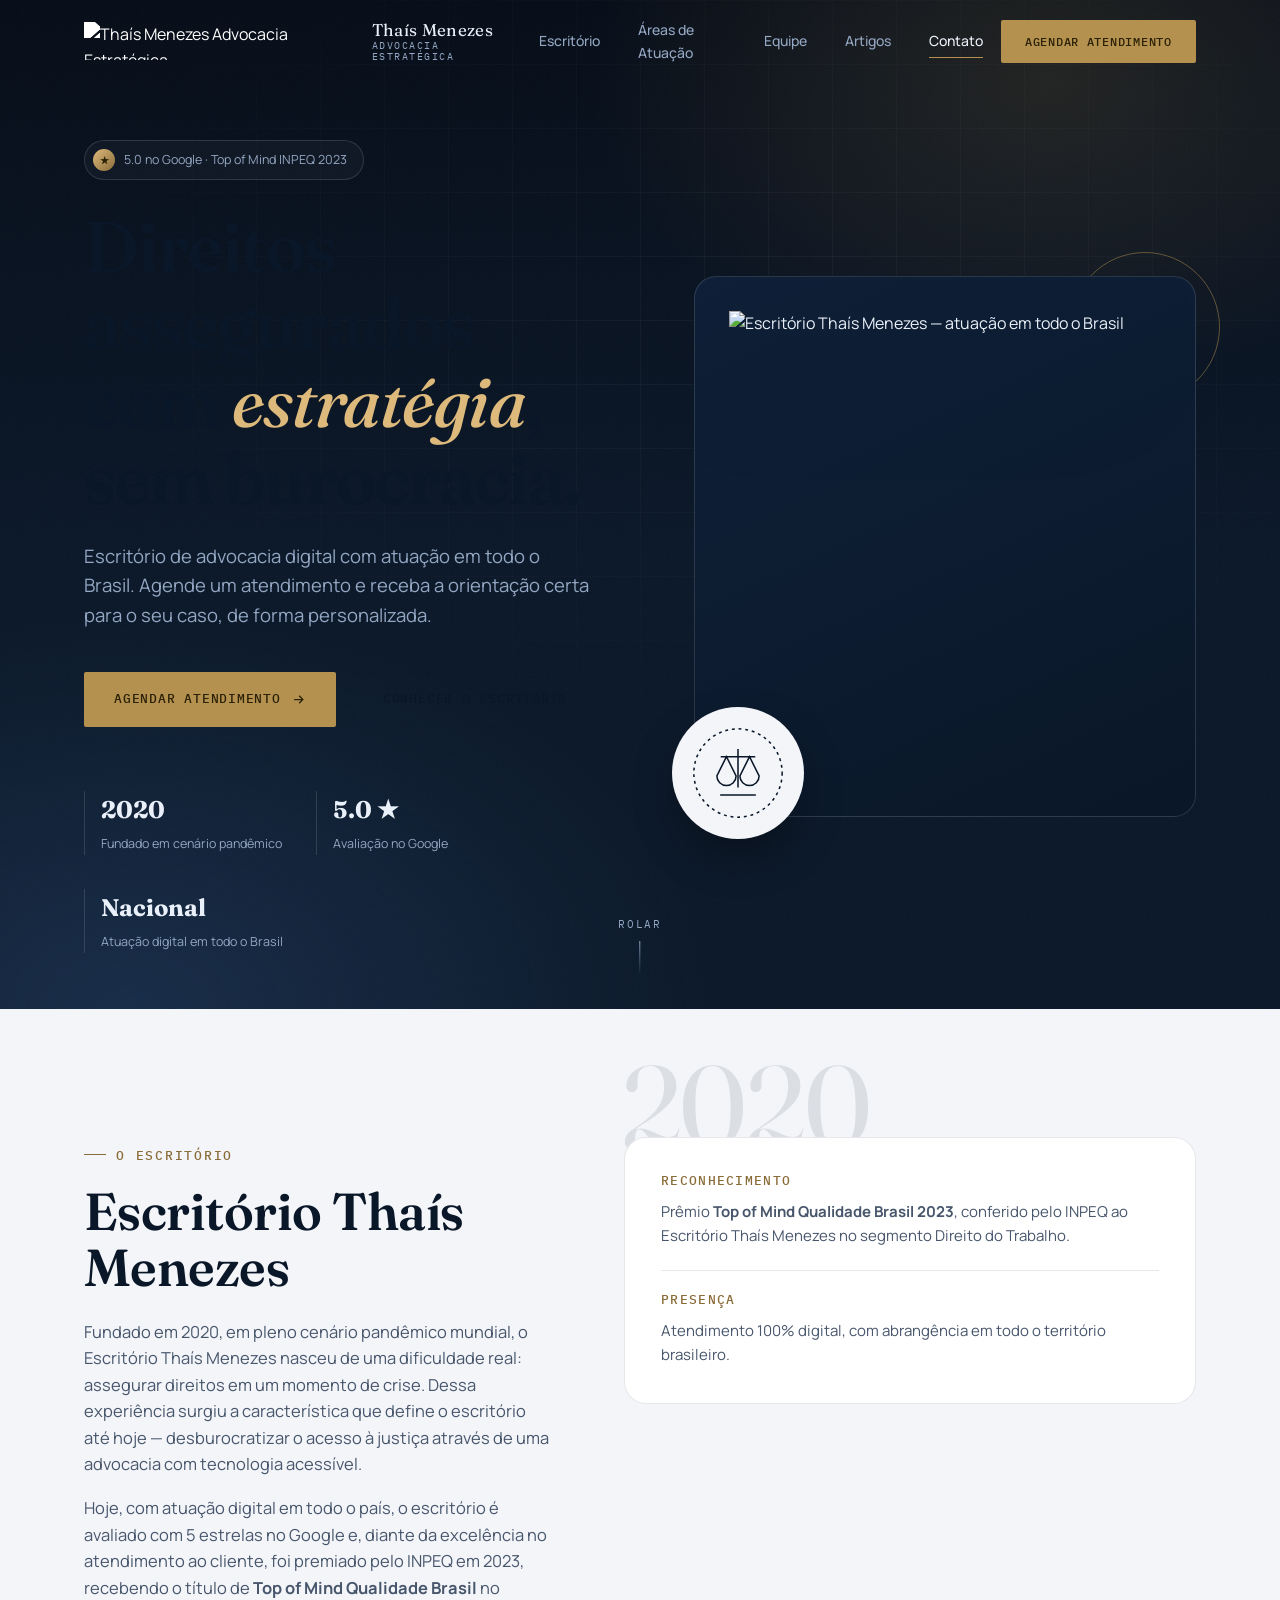
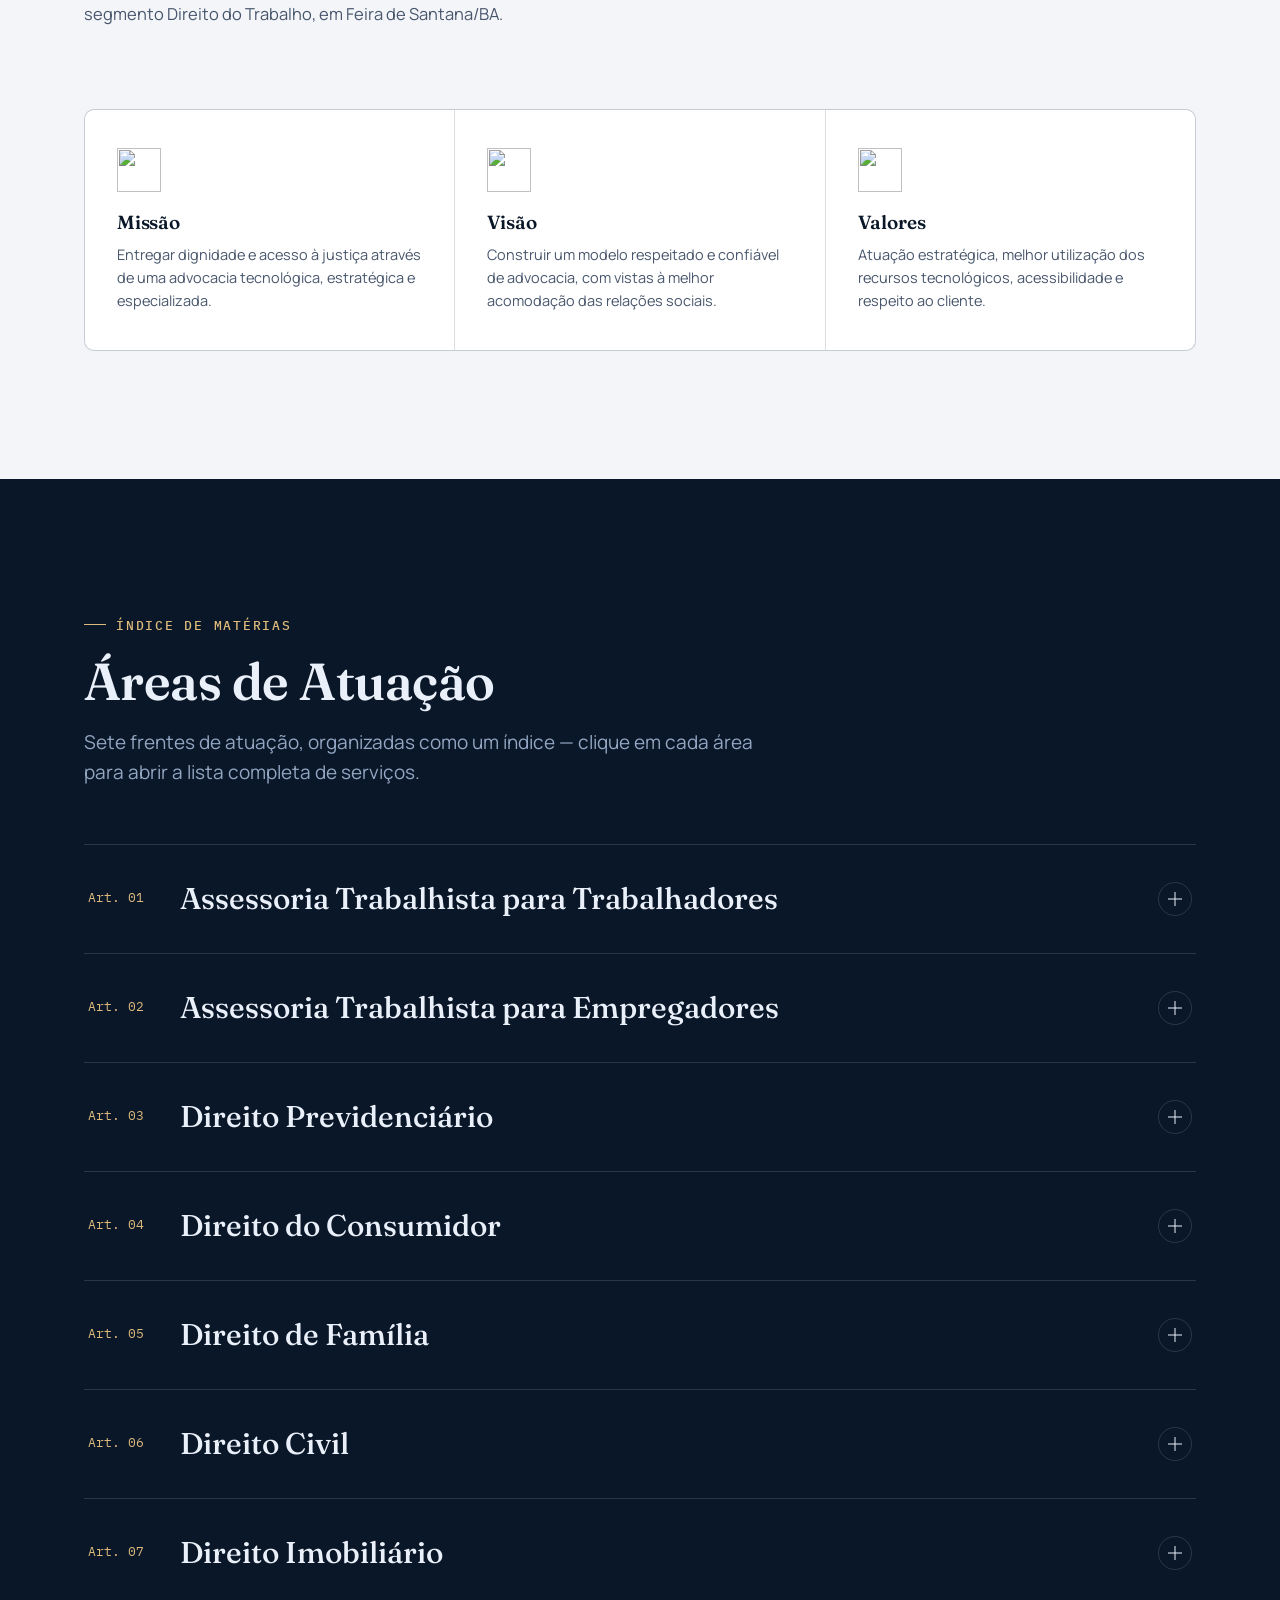
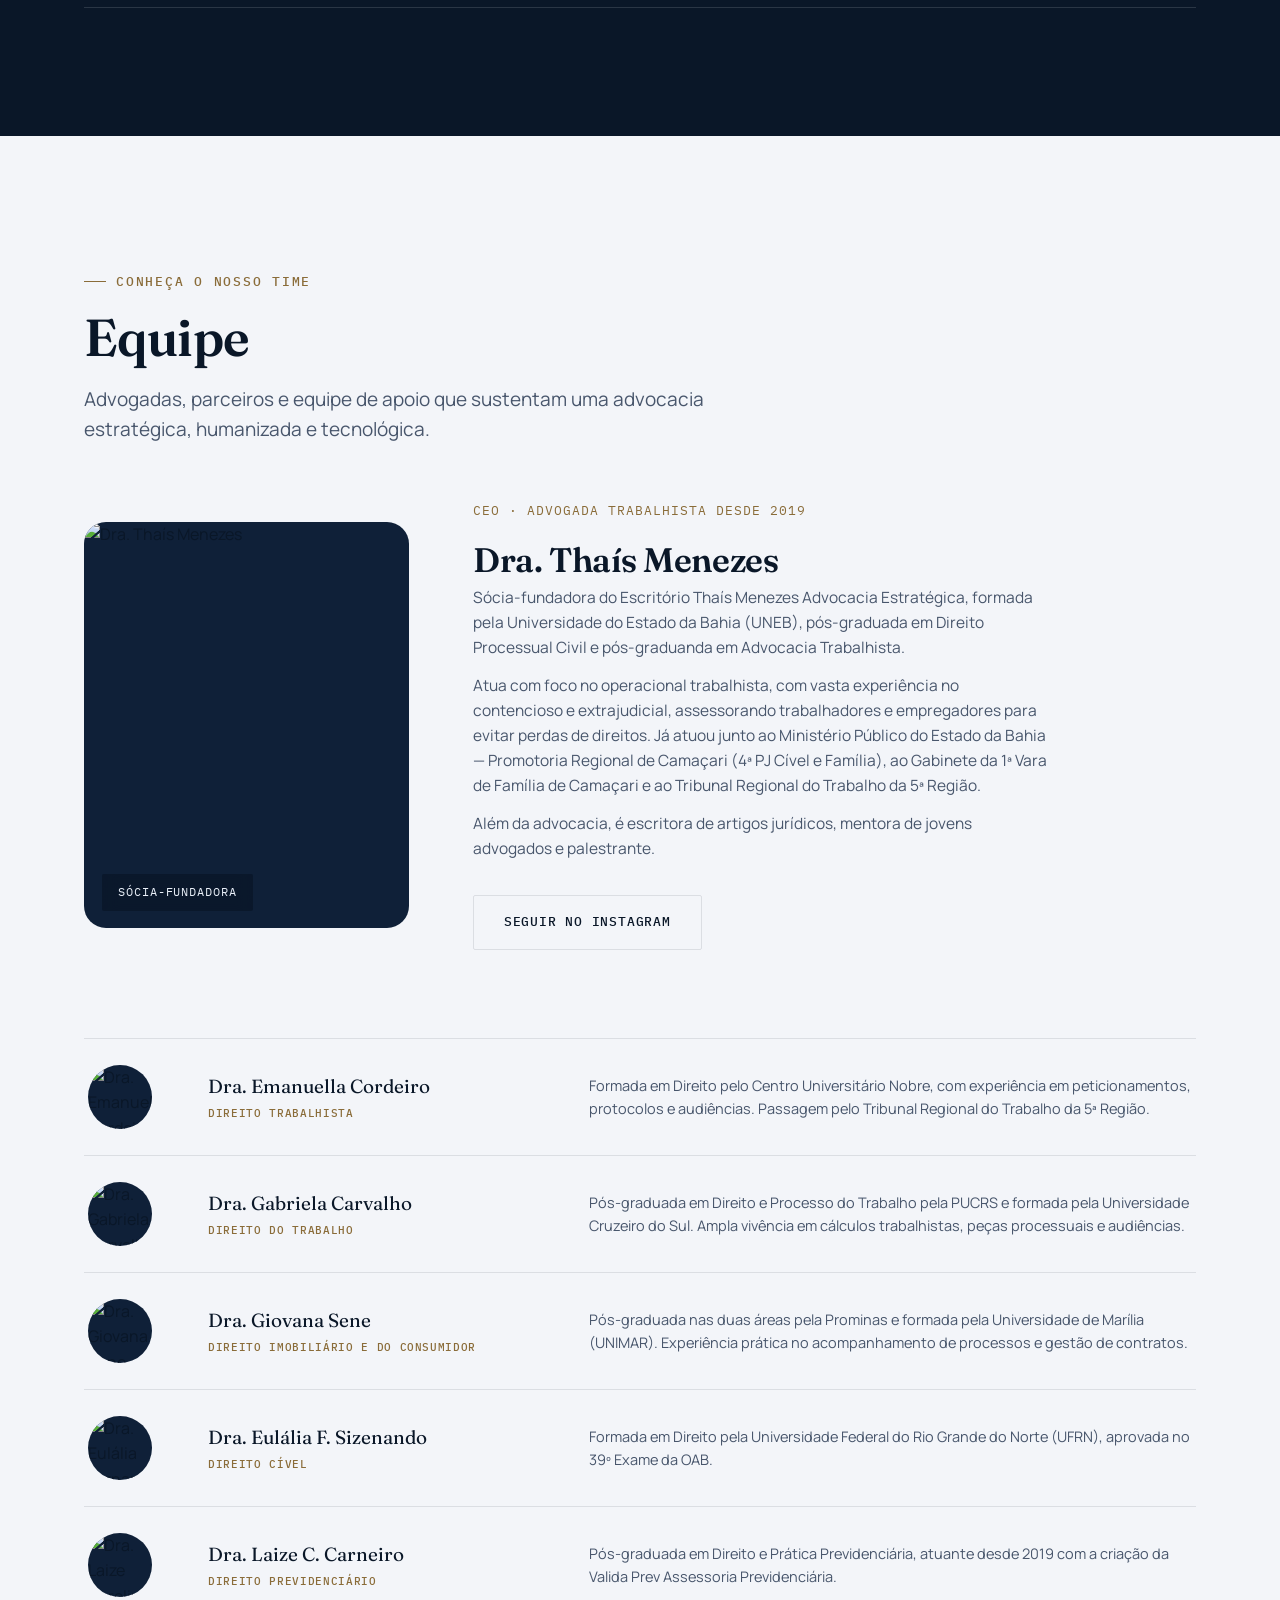
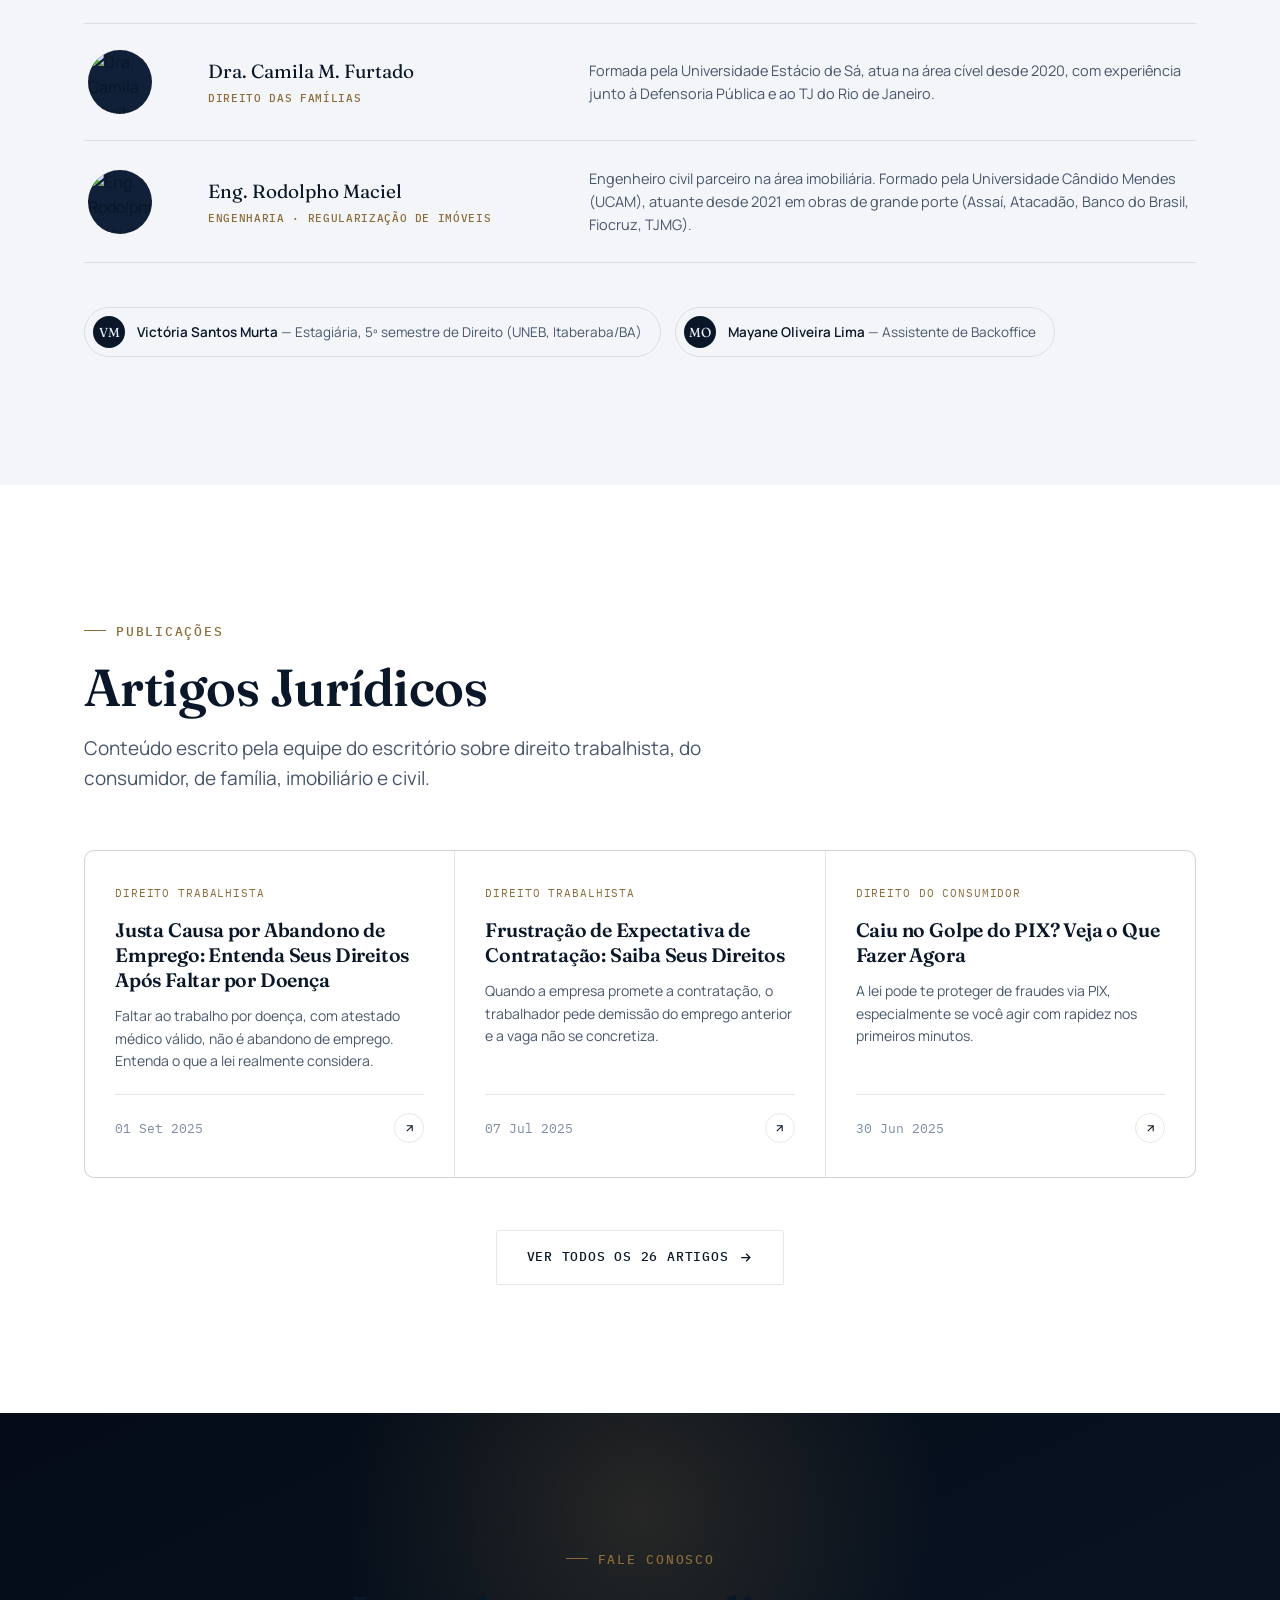
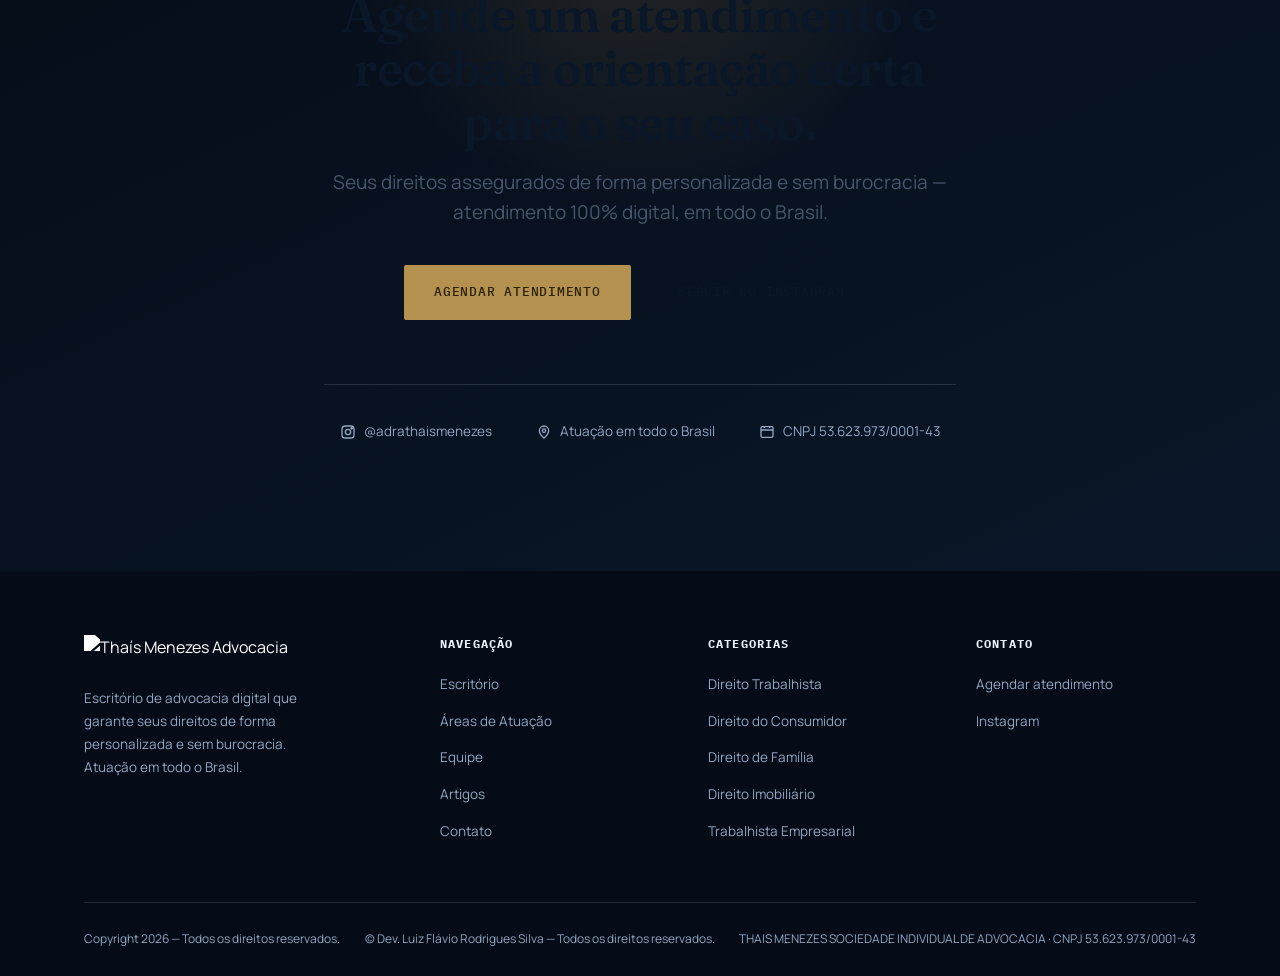
==== index.html @ f29d88ab "Advocacia Thais Menezes  - primeira versão com pequenas adaptações: footer e link de atendimento." ====
<!DOCTYPE html>
<html lang="pt-BR">
<head>
<meta charset="UTF-8">
<meta name="viewport" content="width=device-width, initial-scale=1, maximum-scale=1">
<title>Thaís Menezes Advocacia Estratégica | Advogada Trabalhista Online</title>
<meta name="description" content="Escritório de advocacia digital que garante seus direitos de forma personalizada e sem burocracia. Atuação em todo o Brasil. Agende seu atendimento.">
<link rel="icon" href="https://thaismenezes.com.br/wp-content/uploads/2025/03/cropped-TM-270x270.png">
<link rel="preconnect" href="https://fonts.googleapis.com">
<link rel="preconnect" href="https://fonts.gstatic.com" crossorigin>
<link href="https://fonts.googleapis.com/css2?family=Fraunces:ital,opsz,wght@0,9..144,400;0,9..144,500;0,9..144,600;1,9..144,500&family=Manrope:wght@400;500;600;700;800&family=IBM+Plex+Mono:wght@400;500&display=swap" rel="stylesheet">
<link rel="stylesheet" href="assets/css/style.css">
</head>
<body>

<div id="preloader" aria-hidden="true">
  <span class="pre-mark">Thaís Menezes</span>
  <div class="pre-line"></div>
</div>
<div id="scroll-progress"></div>

<header class="navbar" id="navbar">
  <div class="container">
    <a href="#top" class="brand" aria-label="Página inicial — Thaís Menezes Advocacia">
      <img src="https://thaismenezes.com.br/wp-content/uploads/2022/06/Logo-Thais--e1654375733385.png" alt="Thaís Menezes Advocacia Estratégica">
      <span class="brand-text">Thaís Menezes<small>Advocacia Estratégica</small></span>
    </a>

    <nav class="nav-links" aria-label="Navegação principal">
      <a href="#sobre">Escritório</a>
      <a href="#areas">Áreas de Atuação</a>
      <a href="#equipe">Equipe</a>
      <a href="#artigos">Artigos</a>
      <a href="#contato">Contato</a>
    </nav>

    <div class="nav-cta">
      <a class="btn btn-primary magnetic" href="https://api.whatsapp.com/send?phone=5575982031496&text=Ol%C3%A1,%20estou%20vindo%20atrav%C3%A9s%20do%20site%20e%20gostaria%20de%20conversar%20com%20um%20Advogado&fbclid=PAcGRvZgJleHRuA2FlbQMxMDAAc3J0YwZhcHBfaWQPOTM2NjE5NzQzMzkyNDU5AAGnT0JW_ZpWHVIDXMqIuY5xC0ioC8nVXW-VurpBgX7SbqKNQyZLj5uuqGQFKdg_aem_7Tn-_xFvPrK9wwkjom4N3Q" target="_blank" rel="noopener">Agendar Atendimento</a>
      <button class="nav-toggle" id="navToggle" aria-label="Abrir menu" aria-expanded="false">
        <span></span><span></span><span></span>
      </button>
    </div>
  </div>
</header>

<div class="mobile-drawer" id="mobileDrawer">
  <a href="#sobre">Escritório</a>
  <a href="#areas">Áreas de Atuação</a>
  <a href="#equipe">Equipe</a>
  <a href="#artigos">Artigos</a>
  <a href="#contato">Contato</a>
  <a class="btn btn-primary" href="https://api.whatsapp.com/send?phone=5575982031496&text=Ol%C3%A1,%20estou%20vindo%20atrav%C3%A9s%20do%20site%20e%20gostaria%20de%20conversar%20com%20um%20Advogado&fbclid=PAcGRvZgJleHRuA2FlbQMxMDAAc3J0YwZhcHBfaWQPOTM2NjE5NzQzMzkyNDU5AAGnT0JW_ZpWHVIDXMqIuY5xC0ioC8nVXW-VurpBgX7SbqKNQyZLj5uuqGQFKdg_aem_7Tn-_xFvPrK9wwkjom4N3Q" target="_blank" rel="noopener">Agendar Atendimento</a>
</div>

<main id="top">

  <!-- ============ HERO ============ -->
  <section class="hero">
    <div class="hero-grid" aria-hidden="true"></div>
    <div class="hero-noise" aria-hidden="true"></div>
    <div class="container">
      <div class="hero-copy">
        <div class="hero-badge" data-reveal="up">
          <span class="dot">★</span> 5.0 no Google · Top of Mind INPEQ 2023
        </div>
        <h1 data-reveal="up" style="transition-delay:.08s">Direitos assegurados<br>com <em>estratégia</em>, sem burocracia.</h1>
        <p class="lede" data-reveal="up" style="transition-delay:.16s">Escritório de advocacia digital com atuação em todo o Brasil. Agende um atendimento e receba a orientação certa para o seu caso, de forma personalizada.</p>
        <div class="hero-actions" data-reveal="up" style="transition-delay:.24s">
          <a class="btn btn-primary magnetic" href="https://api.whatsapp.com/send?phone=5575982031496&text=Ol%C3%A1,%20estou%20vindo%20atrav%C3%A9s%20do%20site%20e%20gostaria%20de%20conversar%20com%20um%20Advogado&fbclid=PAcGRvZgJleHRuA2FlbQMxMDAAc3J0YwZhcHBfaWQPOTM2NjE5NzQzMzkyNDU5AAGnT0JW_ZpWHVIDXMqIuY5xC0ioC8nVXW-VurpBgX7SbqKNQyZLj5uuqGQFKdg_aem_7Tn-_xFvPrK9wwkjom4N3Q" target="_blank" rel="noopener">
            Agendar Atendimento
            <svg viewBox="0 0 24 24" fill="none" stroke="currentColor" stroke-width="2"><path d="M5 12h14M13 6l6 6-6 6"/></svg>
          </a>
          <a class="btn btn-ghost" href="#sobre">Conhecer o escritório</a>
        </div>
        <div class="hero-proof" data-reveal="up" style="transition-delay:.32s">
          <div><strong>2020</strong><span>Fundado em cenário pandêmico</span></div>
          <div><strong>5.0 ★</strong><span>Avaliação no Google</span></div>
          <div><strong>Nacional</strong><span>Atuação digital em todo o Brasil</span></div>
        </div>
      </div>

      <div class="hero-visual" data-reveal="scale" style="transition-delay:.2s">
        <div class="hero-frame">
          <img src="https://thaismenezes.com.br/wp-content/uploads/2024/07/Escritorio-em-Todo-o-Brasil-2048-x-2048-px-1024x1024.png" alt="Escritório Thaís Menezes — atuação em todo o Brasil" loading="eager">
        </div>
        <div class="hero-seal" aria-hidden="true">
          <svg viewBox="0 0 100 100" fill="none" stroke="#0A1728" stroke-width="1.6">
            <circle cx="50" cy="50" r="46" stroke-dasharray="3 4"/>
            <path d="M50 25v40M32 33h36M38 33l-10 20a10 10 0 0020 0L38 33zM62 33l-10 20a10 10 0 0020 0L62 33z"/>
            <path d="M32 73h36" stroke-linecap="round"/>
          </svg>
        </div>
      </div>
    </div>
    <div class="scroll-cue" aria-hidden="true"><span>Rolar</span><span class="line"></span></div>
  </section>

  <!-- ============ SOBRE ============ -->
  <section class="section" id="sobre">
    <div class="container">
      <div class="about-grid">
        <div class="about-copy" data-reveal="up">
          <span class="eyebrow">O Escritório</span>
          <h2 class="title-lg">Escritório Thaís Menezes</h2>
          <p style="margin-top:24px;">Fundado em 2020, em pleno cenário pandêmico mundial, o Escritório Thaís Menezes nasceu de uma dificuldade real: assegurar direitos em um momento de crise. Dessa experiência surgiu a característica que define o escritório até hoje — desburocratizar o acesso à justiça através de uma advocacia com tecnologia acessível.</p>
          <p>Hoje, com atuação digital em todo o país, o escritório é avaliado com 5 estrelas no Google e, diante da excelência no atendimento ao cliente, foi premiado pelo INPEQ em 2023, recebendo o título de <strong>Top of Mind Qualidade Brasil</strong> no segmento Direito do Trabalho, em Feira de Santana/BA.</p>
        </div>
        <div class="about-figure" data-reveal="right">
          <div class="num" aria-hidden="true">2020</div>
          <div class="about-figure-inner">
            <h4>Reconhecimento</h4>
            <p>Prêmio <strong>Top of Mind Qualidade Brasil 2023</strong>, conferido pelo INPEQ ao Escritório Thaís Menezes no segmento Direito do Trabalho.</p>
            <div style="height:1px;background:var(--paper-line);margin:22px 0;"></div>
            <h4>Presença</h4>
            <p>Atendimento 100% digital, com abrangência em todo o território brasileiro.</p>
          </div>
        </div>
      </div>

      <div class="pillars stagger">
        <div class="pillar" data-reveal="up" data-i="0">
          <img src="https://thaismenezes.com.br/wp-content/uploads/2025/03/1-400x400.png" alt="" loading="lazy">
          <h3>Missão</h3>
          <p>Entregar dignidade e acesso à justiça através de uma advocacia tecnológica, estratégica e especializada.</p>
        </div>
        <div class="pillar" data-reveal="up" data-i="1">
          <img src="https://thaismenezes.com.br/wp-content/uploads/2025/03/2-400x400.png" alt="" loading="lazy">
          <h3>Visão</h3>
          <p>Construir um modelo respeitado e confiável de advocacia, com vistas à melhor acomodação das relações sociais.</p>
        </div>
        <div class="pillar" data-reveal="up" data-i="2">
          <img src="https://thaismenezes.com.br/wp-content/uploads/2025/03/3-400x400.png" alt="" loading="lazy">
          <h3>Valores</h3>
          <p>Atuação estratégica, melhor utilização dos recursos tecnológicos, acessibilidade e respeito ao cliente.</p>
        </div>
      </div>
    </div>
  </section>

  <!-- ============ ÁREAS DE ATUAÇÃO ============ -->
  <section class="section dark" id="areas">
    <div class="container">
      <div class="section-head" data-reveal="up">
        <span class="eyebrow">Índice de Matérias</span>
        <h2 class="title-lg">Áreas de Atuação</h2>
        <p class="lede">Sete frentes de atuação, organizadas como um índice — clique em cada área para abrir a lista completa de serviços.</p>
      </div>

      <div class="index-list">

        <div class="index-item">
          <button class="index-trigger" aria-expanded="false">
            <span class="index-num">Art. 01</span>
            <span class="index-name">Assessoria Trabalhista para Trabalhadores</span>
            <span class="index-plus" aria-hidden="true"></span>
          </button>
          <div class="index-panel">
            <div class="index-panel-inner">
              <span>Consultoria Personalizada</span>
              <span>Parecer Jurídico</span>
              <span>Cálculo Trabalhista</span>
              <span>Assessoria em Acordo Extrajudicial</span>
              <span>Atuação Judicial</span>
              <span>Ação de Periculosidade e Insalubridade</span>
              <span>Assédio Moral e Assédio Sexual</span>
              <span>Ações em Acidente de Trabalho</span>
              <span>Rescisão Indireta do Contrato de Trabalho</span>
            </div>
          </div>
        </div>

        <div class="index-item">
          <button class="index-trigger" aria-expanded="false">
            <span class="index-num">Art. 02</span>
            <span class="index-name">Assessoria Trabalhista para Empregadores</span>
            <span class="index-plus" aria-hidden="true"></span>
          </button>
          <div class="index-panel">
            <div class="index-panel-inner">
              <span>Auditoria Trabalhista</span>
              <span>Pesquisa de Clima Organizacional</span>
              <span>Análise de Redução de Passivo Trabalhista</span>
              <span>Defesa Trabalhista Judicial</span>
              <span>Defesa Trabalhista Administrativa</span>
              <span>Assessoria em Acordo Extrajudicial</span>
              <span>Assessoria Jurídica Anual</span>
              <span>Assessoria em Admissões e Rescisões de Contrato</span>
              <span>Confecção de Contrato de Trabalho</span>
              <span>Parecer Jurídico</span>
            </div>
          </div>
        </div>

        <div class="index-item">
          <button class="index-trigger" aria-expanded="false">
            <span class="index-num">Art. 03</span>
            <span class="index-name">Direito Previdenciário</span>
            <span class="index-plus" aria-hidden="true"></span>
          </button>
          <div class="index-panel">
            <div class="index-panel-inner">
              <span>Aposentadoria por Idade</span>
              <span>Aposentadoria Especial</span>
              <span>Aposentadoria por Tempo de Contribuição</span>
              <span>Benefícios por Incapacidade Temporária ou Permanente</span>
              <span>Pensão por Morte</span>
              <span>Fraude em Empréstimo Consignado</span>
              <span>Atuação em Indeferimento de Benefícios Previdenciários</span>
              <span>Salário-Maternidade Urbano e Rural</span>
              <span>Planejamento Previdenciário</span>
            </div>
          </div>
        </div>

        <div class="index-item">
          <button class="index-trigger" aria-expanded="false">
            <span class="index-num">Art. 04</span>
            <span class="index-name">Direito do Consumidor</span>
            <span class="index-plus" aria-hidden="true"></span>
          </button>
          <div class="index-panel">
            <div class="index-panel-inner">
              <span>Atraso e Cancelamento de Voo</span>
              <span>Negativação Indevida</span>
              <span>Fraude na Contratação de Empréstimos Consignados</span>
              <span>Indenizações por Danos Morais</span>
              <span>Revisional de Juros Bancários (financiamentos e empréstimos)</span>
              <span>Superendividamento</span>
              <span>Ações contra Plano de Saúde</span>
            </div>
          </div>
        </div>

        <div class="index-item">
          <button class="index-trigger" aria-expanded="false">
            <span class="index-num">Art. 05</span>
            <span class="index-name">Direito de Família</span>
            <span class="index-plus" aria-hidden="true"></span>
          </button>
          <div class="index-panel">
            <div class="index-panel-inner">
              <span>Divórcio no Cartório</span>
              <span>Divórcio Litigioso</span>
              <span>Guarda Compartilhada e Unilateral</span>
              <span>Abertura de Inventário</span>
              <span>Reconhecimento e Dissolução de União Estável</span>
              <span>Pensão Alimentícia</span>
              <span>Exoneração de Pensão Alimentícia</span>
              <span>Pacto Antenupcial</span>
            </div>
          </div>
        </div>

        <div class="index-item">
          <button class="index-trigger" aria-expanded="false">
            <span class="index-num">Art. 06</span>
            <span class="index-name">Direito Civil</span>
            <span class="index-plus" aria-hidden="true"></span>
          </button>
          <div class="index-panel">
            <div class="index-panel-inner">
              <span>Ação de Cobrança</span>
              <span>Ação de Cobrança de Taxa Condominial</span>
              <span>Ação de Despejo</span>
              <span>Ação contra Obra Nova</span>
              <span>Direito de Vizinhança</span>
              <span>Contratos em Geral</span>
            </div>
          </div>
        </div>

        <div class="index-item">
          <button class="index-trigger" aria-expanded="false">
            <span class="index-num">Art. 07</span>
            <span class="index-name">Direito Imobiliário</span>
            <span class="index-plus" aria-hidden="true"></span>
          </button>
          <div class="index-panel">
            <div class="index-panel-inner">
              <span>Usucapião de Imóveis (judicial e extrajudicial)</span>
              <span>Locação de Imóvel</span>
              <span>Regularização de Imóveis (Prefeitura, Receita Federal e Cartório)</span>
              <span>Registro e Escrituração de Imóveis</span>
              <span>Contratos em Geral (locação, compra e venda e outros)</span>
              <span>Embargos de Terceiro</span>
            </div>
          </div>
        </div>

      </div>
    </div>
  </section>

  <!-- ============ EQUIPE ============ -->
  <section class="section" id="equipe">
    <div class="container">
      <div class="section-head" data-reveal="up">
        <span class="eyebrow">Conheça o nosso time</span>
        <h2 class="title-lg">Equipe</h2>
        <p class="lede">Advogadas, parceiros e equipe de apoio que sustentam uma advocacia estratégica, humanizada e tecnológica.</p>
      </div>

      <div class="lead-profile">
        <div class="lead-photo" data-reveal="left">
          <img src="https://thaismenezes.com.br/wp-content/uploads/2024/06/Green-Spreadsheet-Data-Analysis-Instagram-Post-2-1024x1024.png" alt="Dra. Thaís Menezes" loading="lazy">
          <span class="lead-tag">Sócia-fundadora</span>
        </div>
        <div class="lead-copy" data-reveal="right">
          <span class="lead-role">CEO · Advogada Trabalhista desde 2019</span>
          <h3>Dra. Thaís Menezes</h3>
          <p>Sócia-fundadora do Escritório Thaís Menezes Advocacia Estratégica, formada pela Universidade do Estado da Bahia (UNEB), pós-graduada em Direito Processual Civil e pós-graduanda em Advocacia Trabalhista.</p>
          <p>Atua com foco no operacional trabalhista, com vasta experiência no contencioso e extrajudicial, assessorando trabalhadores e empregadores para evitar perdas de direitos. Já atuou junto ao Ministério Público do Estado da Bahia — Promotoria Regional de Camaçari (4ª PJ Cível e Família), ao Gabinete da 1ª Vara de Família de Camaçari e ao Tribunal Regional do Trabalho da 5ª Região.</p>
          <p>Além da advocacia, é escritora de artigos jurídicos, mentora de jovens advogados e palestrante.</p>
          <a class="btn btn-ghost" href="https://www.instagram.com/adrathaismenezes/" target="_blank" rel="noopener">Seguir no Instagram</a>
        </div>
      </div>

      <div class="roster" data-reveal="up">

        <div class="roster-row">
          <div class="roster-photo"><img src="https://thaismenezes.com.br/wp-content/uploads/2025/03/1-1-450x800.png" alt="Dra. Emanuella Cordeiro" loading="lazy"></div>
          <div class="roster-name">Dra. Emanuella Cordeiro<small>Direito Trabalhista</small></div>
          <p class="roster-bio">Formada em Direito pelo Centro Universitário Nobre, com experiência em peticionamentos, protocolos e audiências. Passagem pelo Tribunal Regional do Trabalho da 5ª Região.</p>
        </div>

        <div class="roster-row">
          <div class="roster-photo"><img src="https://thaismenezes.com.br/wp-content/uploads/2025/03/Dra.-Gabriela-Carvalho-450x800.png" alt="Dra. Gabriela Carvalho" loading="lazy"></div>
          <div class="roster-name">Dra. Gabriela Carvalho<small>Direito do Trabalho</small></div>
          <p class="roster-bio">Pós-graduada em Direito e Processo do Trabalho pela PUCRS e formada pela Universidade Cruzeiro do Sul. Ampla vivência em cálculos trabalhistas, peças processuais e audiências.</p>
        </div>

        <div class="roster-row">
          <div class="roster-photo"><img src="https://thaismenezes.com.br/wp-content/uploads/2025/09/Dra.-Giovana-Sene-Advogada-Civel-Consumidor-e-Imobiliario.png" alt="Dra. Giovana Sene" loading="lazy"></div>
          <div class="roster-name">Dra. Giovana Sene<small>Direito Imobiliário e do Consumidor</small></div>
          <p class="roster-bio">Pós-graduada nas duas áreas pela Prominas e formada pela Universidade de Marília (UNIMAR). Experiência prática no acompanhamento de processos e gestão de contratos.</p>
        </div>

        <div class="roster-row">
          <div class="roster-photo"><img src="https://thaismenezes.com.br/wp-content/uploads/2025/03/2-1-450x800.png" alt="Dra. Eulália Fernanda Sizenando" loading="lazy"></div>
          <div class="roster-name">Dra. Eulália F. Sizenando<small>Direito Cível</small></div>
          <p class="roster-bio">Formada em Direito pela Universidade Federal do Rio Grande do Norte (UFRN), aprovada no 39º Exame da OAB.</p>
        </div>

        <div class="roster-row">
          <div class="roster-photo"><img src="https://thaismenezes.com.br/wp-content/uploads/2025/03/5-450x800.png" alt="Dra. Laize Carolina Carneiro" loading="lazy"></div>
          <div class="roster-name">Dra. Laize C. Carneiro<small>Direito Previdenciário</small></div>
          <p class="roster-bio">Pós-graduada em Direito e Prática Previdenciária, atuante desde 2019 com a criação da Valida Prev Assessoria Previdenciária.</p>
        </div>

        <div class="roster-row">
          <div class="roster-photo"><img src="https://thaismenezes.com.br/wp-content/uploads/2025/03/4-450x800.png" alt="Dra. Camila Mileib Furtado" loading="lazy"></div>
          <div class="roster-name">Dra. Camila M. Furtado<small>Direito das Famílias</small></div>
          <p class="roster-bio">Formada pela Universidade Estácio de Sá, atua na área cível desde 2020, com experiência junto à Defensoria Pública e ao TJ do Rio de Janeiro.</p>
        </div>

        <div class="roster-row">
          <div class="roster-photo"><img src="https://thaismenezes.com.br/wp-content/uploads/2024/09/Design-sem-nome-10-450x800.png" alt="Eng. Rodolpho Maciel" loading="lazy"></div>
          <div class="roster-name">Eng. Rodolpho Maciel<small>Engenharia · Regularização de Imóveis</small></div>
          <p class="roster-bio">Engenheiro civil parceiro na área imobiliária. Formado pela Universidade Cândido Mendes (UCAM), atuante desde 2021 em obras de grande porte (Assaí, Atacadão, Banco do Brasil, Fiocruz, TJMG).</p>
        </div>

      </div>

      <div class="support-strip" data-reveal="up">
        <div class="support-chip">
          <span class="initial">VM</span>
          <span><strong>Victória Santos Murta</strong> — Estagiária, 5º semestre de Direito (UNEB, Itaberaba/BA)</span>
        </div>
        <div class="support-chip">
          <span class="initial">MO</span>
          <span><strong>Mayane Oliveira Lima</strong> — Assistente de Backoffice</span>
        </div>
      </div>
    </div>
  </section>

  <!-- ============ ARTIGOS (preview) ============ -->
  <section class="section" id="artigos" style="background:var(--paper-2);">
    <div class="container">
      <div class="section-head" data-reveal="up">
        <span class="eyebrow">Publicações</span>
        <h2 class="title-lg">Artigos Jurídicos</h2>
        <p class="lede">Conteúdo escrito pela equipe do escritório sobre direito trabalhista, do consumidor, de família, imobiliário e civil.</p>
      </div>

      <div class="blog-preview-grid stagger">
        <a class="post-card" data-reveal="up" data-i="0" href="https://thaismenezes.com.br/2025/09/01/justa-causa-por-abandono-de-emprego-entenda-seus-direitos-apos-faltar-por-doenca/" target="_blank" rel="noopener">
          <span class="post-cat">Direito Trabalhista</span>
          <h3>Justa Causa por Abandono de Emprego: Entenda Seus Direitos Após Faltar por Doença</h3>
          <p>Faltar ao trabalho por doença, com atestado médico válido, não é abandono de emprego. Entenda o que a lei realmente considera.</p>
          <div class="post-meta"><span>01 Set 2025</span><span class="post-arrow"><svg viewBox="0 0 24 24" fill="none" stroke-width="2"><path d="M7 17L17 7M7 7h10v10"/></svg></span></div>
        </a>
        <a class="post-card" data-reveal="up" data-i="1" href="https://thaismenezes.com.br/2025/07/07/frustracao-de-expectativa-de-contratacao/" target="_blank" rel="noopener">
          <span class="post-cat">Direito Trabalhista</span>
          <h3>Frustração de Expectativa de Contratação: Saiba Seus Direitos</h3>
          <p>Quando a empresa promete a contratação, o trabalhador pede demissão do emprego anterior e a vaga não se concretiza.</p>
          <div class="post-meta"><span>07 Jul 2025</span><span class="post-arrow"><svg viewBox="0 0 24 24" fill="none" stroke-width="2"><path d="M7 17L17 7M7 7h10v10"/></svg></span></div>
        </a>
        <a class="post-card" data-reveal="up" data-i="2" href="https://thaismenezes.com.br/2025/06/30/golpe-do-pix-o-que-fazer/" target="_blank" rel="noopener">
          <span class="post-cat">Direito do Consumidor</span>
          <h3>Caiu no Golpe do PIX? Veja o Que Fazer Agora</h3>
          <p>A lei pode te proteger de fraudes via PIX, especialmente se você agir com rapidez nos primeiros minutos.</p>
          <div class="post-meta"><span>30 Jun 2025</span><span class="post-arrow"><svg viewBox="0 0 24 24" fill="none" stroke-width="2"><path d="M7 17L17 7M7 7h10v10"/></svg></span></div>
        </a>
      </div>

      <div style="display:flex;justify-content:center;margin-top:52px;" data-reveal="up">
        <a class="btn btn-ghost" href="artigos.html">
          Ver todos os 26 artigos
          <svg viewBox="0 0 24 24" fill="none" stroke="currentColor" stroke-width="2"><path d="M5 12h14M13 6l6 6-6 6"/></svg>
        </a>
      </div>
    </div>
  </section>

  <!-- ============ CTA / CONTATO ============ -->
  <section class="section cta-band" id="contato">
    <div class="container">
      <span class="eyebrow" data-reveal="up" style="justify-content:center;">Fale Conosco</span>
      <h2 data-reveal="up">Agende um atendimento e receba a orientação certa para o seu caso.</h2>
      <p class="lede" data-reveal="up">Seus direitos assegurados de forma personalizada e sem burocracia — atendimento 100% digital, em todo o Brasil.</p>
      <div class="cta-actions" data-reveal="up">
        <a class="btn btn-primary magnetic" href="https://api.whatsapp.com/send?phone=5575982031496&text=Ol%C3%A1,%20estou%20vindo%20atrav%C3%A9s%20do%20site%20e%20gostaria%20de%20conversar%20com%20um%20Advogado&fbclid=PAcGRvZgJleHRuA2FlbQMxMDAAc3J0YwZhcHBfaWQPOTM2NjE5NzQzMzkyNDU5AAGnT0JW_ZpWHVIDXMqIuY5xC0ioC8nVXW-VurpBgX7SbqKNQyZLj5uuqGQFKdg_aem_7Tn-_xFvPrK9wwkjom4N3Q" target="_blank" rel="noopener">Agendar Atendimento</a>
        <a class="btn btn-ghost" href="https://www.instagram.com/adrathaismenezes/" target="_blank" rel="noopener">Seguir no Instagram</a>
      </div>
      <div class="contact-strip" data-reveal="up">
        <a href="https://www.instagram.com/adrathaismenezes/" target="_blank" rel="noopener">
          <svg viewBox="0 0 24 24" fill="none" stroke-width="2"><rect x="3" y="3" width="18" height="18" rx="5"/><circle cx="12" cy="12" r="4"/><circle cx="17.5" cy="6.5" r="1"/></svg>
          @adrathaismenezes
        </a>
        <span><svg viewBox="0 0 24 24" fill="none" stroke-width="2"><path d="M12 21s-7-6-7-11a7 7 0 0114 0c0 5-7 11-7 11z"/><circle cx="12" cy="10" r="2.5"/></svg> Atuação em todo o Brasil</span>
        <span><svg viewBox="0 0 24 24" fill="none" stroke-width="2"><rect x="3" y="4" width="18" height="16" rx="2"/><path d="M3 9h18M8 3v3M16 3v3"/></svg> CNPJ 53.623.973/0001-43</span>
      </div>
    </div>
  </section>

</main>

<footer>
  <div class="container">
    <div class="footer-top">
      <div class="footer-brand">
        <img src="https://thaismenezes.com.br/wp-content/uploads/2024/01/Marca-Thais-Menezes-300x90.png" alt="Thaís Menezes Advocacia">
        <p>Escritório de advocacia digital que garante seus direitos de forma personalizada e sem burocracia. Atuação em todo o Brasil.</p>
      </div>
      <div class="footer-col">
        <h5>Navegação</h5>
        <ul>
          <li><a href="#sobre">Escritório</a></li>
          <li><a href="#areas">Áreas de Atuação</a></li>
          <li><a href="#equipe">Equipe</a></li>
          <li><a href="artigos.html">Artigos</a></li>
          <li><a href="#contato">Contato</a></li>
        </ul>
      </div>
      <div class="footer-col">
        <h5>Categorias</h5>
        <ul>
          <li><a href="artigos.html#trabalhista">Direito Trabalhista</a></li>
          <li><a href="artigos.html#consumidor">Direito do Consumidor</a></li>
          <li><a href="artigos.html#familia">Direito de Família</a></li>
          <li><a href="artigos.html#imobiliario">Direito Imobiliário</a></li>
          <li><a href="artigos.html#empresarial">Trabalhista Empresarial</a></li>
        </ul>
      </div>
      <div class="footer-col">
        <h5>Contato</h5>
        <ul>
          <li><a href="https://api.whatsapp.com/send?phone=5575982031496&text=Ol%C3%A1,%20estou%20vindo%20atrav%C3%A9s%20do%20site%20e%20gostaria%20de%20conversar%20com%20um%20Advogado&fbclid=PAcGRvZgJleHRuA2FlbQMxMDAAc3J0YwZhcHBfaWQPOTM2NjE5NzQzMzkyNDU5AAGnT0JW_ZpWHVIDXMqIuY5xC0ioC8nVXW-VurpBgX7SbqKNQyZLj5uuqGQFKdg_aem_7Tn-_xFvPrK9wwkjom4N3Q" target="_blank" rel="noopener">Agendar atendimento</a></li>
          <li><a href="https://www.instagram.com/adrathaismenezes/" target="_blank" rel="noopener">Instagram</a></li>
        </ul>
      </div>
    </div>
    <div class="footer-bottom">
      <span>Copyright 2026 — Todos os direitos reservados.</span>
       <p>© <span id="year"></span> Dev. Luiz Flávio Rodrigues Silva — Todos os direitos reservados.</p> 
      <span>THAIS MENEZES SOCIEDADE INDIVIDUAL DE ADVOCACIA · CNPJ 53.623.973/0001-43</span>
    </div>
  </div>
</footer>

<button id="to-top" aria-label="Voltar ao topo">
  <svg viewBox="0 0 24 24" fill="none" stroke-width="2"><path d="M12 19V5M5 12l7-7 7 7"/></svg>
</button>

<script src="assets/js/script.js"></script>
</body>
</html>
---- assets/css/style.css ----
/* ==========================================================================
   THAIS MENEZES ADVOCACIA ESTRATÉGICA — DESIGN SYSTEM
   Paleta: azul-marinho profundo + latão dourado (autoridade + tecnologia)
   Tipografia: Fraunces (display) / Manrope (corpo e UI) / IBM Plex Mono (eyebrows)
   ========================================================================== */

:root{
  /* --- Cor: superfícies escuras (navy) --- */
  --ink-950:#050C17;
  --ink-900:#0A1728;
  --ink-800:#0F2038;
  --ink-700:#17304E;
  --ink-600:#234066;

  /* --- Cor: superfícies claras --- */
  --paper:#F3F5F9;
  --paper-2:#FFFFFF;
  --paper-line:rgba(11,26,46,0.10);

  /* --- Cor: texto --- */
  --text-900:#0A1728;
  --text-600:#48566C;
  --text-400:#7D8CA3;
  --on-dark:#EAF0F9;
  --on-dark-muted:#93A6C2;
  --on-dark-line:rgba(234,240,249,0.14);

  /* --- Cor: destaque (latão / dourado institucional) --- */
  --gold:#B4914F;
  --gold-bright:#DDBA7C;
  --gold-deep:#8A6C39;
  --gold-ink:#2B2107;

  /* --- Tipografia --- */
  --f-display:'Fraunces', 'Iowan Old Style', serif;
  --f-body:'Manrope', -apple-system, BlinkMacSystemFont, sans-serif;
  --f-mono:'IBM Plex Mono', ui-monospace, monospace;

  /* --- Layout --- */
  --container:1240px;
  --gutter:clamp(24px, 5vw, 64px);
  --radius-s:4px;
  --radius-m:10px;
  --radius-l:22px;
  --ease:cubic-bezier(.16,.84,.44,1);
  --ease-soft:cubic-bezier(.4,0,.2,1);
  --nav-h:84px;
}

/* ---------------------------------------------------------------------- */
/* RESET                                                                   */
/* ---------------------------------------------------------------------- */
*,*::before,*::after{box-sizing:border-box;margin:0;padding:0;}
html{scroll-behavior:smooth;}
@media (prefers-reduced-motion: reduce){
  html{scroll-behavior:auto;}
  *,*::before,*::after{animation-duration:0.01ms !important;animation-iteration-count:1 !important;transition-duration:0.01ms !important;scroll-behavior:auto !important;}
}
body{
  font-family:var(--f-body);
  background:var(--paper);
  color:var(--text-900);
  line-height:1.6;
  -webkit-font-smoothing:antialiased;
  overflow-x:hidden;
}
img{max-width:100%;display:block;}
a{color:inherit;text-decoration:none;}
ul{list-style:none;}
button{font:inherit;background:none;border:none;cursor:pointer;color:inherit;}
input,textarea{font:inherit;}
h1,h2,h3,h4{font-family:var(--f-display);font-weight:600;line-height:1.08;letter-spacing:-0.01em;color:var(--text-900);}
::selection{background:var(--gold);color:var(--gold-ink);}

/* Foco visível — acessibilidade */
a:focus-visible,button:focus-visible,input:focus-visible,textarea:focus-visible,summary:focus-visible{
  outline:2px solid var(--gold);
  outline-offset:3px;
  border-radius:2px;
}

/* ---------------------------------------------------------------------- */
/* UTILITÁRIOS                                                             */
/* ---------------------------------------------------------------------- */
.container{max-width:var(--container);margin-inline:auto;padding-inline:var(--gutter);}
.section{padding-block:clamp(72px,10vw,148px);position:relative;}
.section--tight{padding-block:clamp(48px,6vw,88px);}
.dark{background:var(--ink-900);color:var(--on-dark);}
.dark h1,.dark h2,.dark h3,.dark h4{color:var(--on-dark);}

.eyebrow{
  display:inline-flex;align-items:center;gap:10px;
  font-family:var(--f-mono);font-size:12.5px;letter-spacing:.14em;text-transform:uppercase;
  color:var(--gold-deep);font-weight:500;margin-bottom:18px;
}
.dark .eyebrow{color:var(--gold-bright);}
.eyebrow::before{content:'';width:22px;height:1px;background:currentColor;display:inline-block;}

.section-head{max-width:680px;margin-bottom:56px;}
.section-head.center{margin-inline:auto;text-align:center;}
h2.title-lg{font-size:clamp(32px,4.2vw,52px);}
p.lede{font-size:clamp(16px,1.6vw,19px);color:var(--text-600);margin-top:18px;max-width:56ch;}
.dark p.lede{color:var(--on-dark-muted);}

.btn{
  display:inline-flex;align-items:center;gap:10px;
  padding:16px 30px;border-radius:2px;
  font-family:var(--f-mono);font-size:13px;letter-spacing:.06em;text-transform:uppercase;font-weight:500;
  transition:transform .5s var(--ease), background .35s var(--ease-soft), color .35s var(--ease-soft), box-shadow .35s var(--ease-soft);
  position:relative;overflow:hidden;white-space:nowrap;
}
.btn-primary{background:var(--gold);color:var(--gold-ink);}
.btn-primary:hover{background:var(--gold-bright);box-shadow:0 14px 30px -12px rgba(180,145,79,.55);}
.btn-ghost{border:1px solid var(--paper-line);color:var(--text-900);}
.btn-ghost:hover{border-color:var(--text-900);}
.dark .btn-ghost{border-color:var(--on-dark-line);color:var(--on-dark);}
.dark .btn-ghost:hover{border-color:var(--on-dark);}
.btn svg{width:15px;height:15px;transition:transform .45s var(--ease);}
.btn:hover svg{transform:translateX(4px);}
.btn.magnetic{will-change:transform;}

/* Reveal on scroll */
[data-reveal]{opacity:0;transition:opacity 1s var(--ease), transform 1s var(--ease), filter 1s var(--ease);}
[data-reveal="up"]{transform:translateY(38px);}
[data-reveal="left"]{transform:translateX(-34px);}
[data-reveal="right"]{transform:translateX(34px);}
[data-reveal="scale"]{transform:scale(.94);}
[data-reveal="blur"]{filter:blur(10px);transform:translateY(14px);}
[data-reveal].is-visible{opacity:1;transform:none;filter:blur(0);}

.stagger > *{transition-delay:calc(var(--i, 0) * 90ms);}

/* ---------------------------------------------------------------------- */
/* PRELOADER                                                               */
/* ---------------------------------------------------------------------- */
#preloader{
  position:fixed;inset:0;background:var(--ink-950);z-index:9999;
  display:flex;align-items:center;justify-content:center;flex-direction:column;gap:16px;
  transition:opacity .7s var(--ease-soft), visibility .7s;
}
#preloader.hide{opacity:0;visibility:hidden;pointer-events:none;}
.pre-mark{font-family:var(--f-display);font-size:15px;color:var(--on-dark);letter-spacing:.32em;text-transform:uppercase;}
.pre-line{width:120px;height:1px;background:var(--on-dark-line);position:relative;overflow:hidden;}
.pre-line::after{content:'';position:absolute;inset:0;background:var(--gold);width:40%;animation:preload 1.3s var(--ease-soft) infinite;}
@keyframes preload{0%{transform:translateX(-100%);}100%{transform:translateX(350%);}}

/* ---------------------------------------------------------------------- */
/* SCROLL PROGRESS                                                         */
/* ---------------------------------------------------------------------- */
#scroll-progress{position:fixed;top:0;left:0;height:2px;background:var(--gold);z-index:1001;width:0%;}

/* ---------------------------------------------------------------------- */
/* NAVBAR                                                                   */
/* ---------------------------------------------------------------------- */
.navbar{
  position:fixed;top:0;left:0;right:0;z-index:1000;
  height:var(--nav-h);display:flex;align-items:center;
  transition:height .5s var(--ease-soft), background .5s var(--ease-soft), box-shadow .5s var(--ease-soft), border-color .5s var(--ease-soft);
  border-bottom:1px solid transparent;
}
.navbar .container{display:flex;align-items:center;justify-content:space-between;width:100%;}
.navbar.scrolled{
  height:68px;
  background:rgba(10,23,40,.72);
  backdrop-filter:blur(18px) saturate(140%);
  -webkit-backdrop-filter:blur(18px) saturate(140%);
  border-bottom:1px solid var(--on-dark-line);
  box-shadow:0 12px 40px -20px rgba(0,0,0,.5);
}
.brand{display:flex;align-items:center;gap:12px;}
.brand img{height:38px;width:auto;transition:height .5s var(--ease-soft);filter:brightness(0) invert(1);}
.navbar.scrolled .brand img{height:32px;}
.brand-text{font-family:var(--f-display);font-size:17px;letter-spacing:.02em;color:var(--on-dark);line-height:1.15;}
.brand-text small{display:block;font-family:var(--f-mono);font-size:9.5px;letter-spacing:.16em;color:var(--on-dark-muted);text-transform:uppercase;margin-top:2px;}

.nav-links{display:flex;align-items:center;gap:2px;}
.nav-links a{
  position:relative;padding:10px 18px;font-size:14px;color:var(--on-dark-muted);
  transition:color .35s var(--ease-soft);font-weight:500;
}
.nav-links a::after{
  content:'';position:absolute;left:18px;right:18px;bottom:5px;height:1px;background:var(--gold);
  transform:scaleX(0);transform-origin:left;transition:transform .45s var(--ease);
}
.nav-links a:hover,.nav-links a.active{color:var(--on-dark);}
.nav-links a:hover::after,.nav-links a.active::after{transform:scaleX(1);}

.nav-cta{display:flex;align-items:center;gap:18px;}
.nav-cta .btn-primary{padding:12px 24px;font-size:12px;}

.nav-toggle{display:none;width:42px;height:42px;align-items:center;justify-content:center;flex-direction:column;gap:5px;}
.nav-toggle span{width:22px;height:1.5px;background:var(--on-dark);transition:transform .4s var(--ease),opacity .4s var(--ease);}
.nav-toggle.open span:nth-child(1){transform:translateY(6.5px) rotate(45deg);}
.nav-toggle.open span:nth-child(2){opacity:0;}
.nav-toggle.open span:nth-child(3){transform:translateY(-6.5px) rotate(-45deg);}

/* ---------------------------------------------------------------------- */
/* HERO                                                                     */
/* ---------------------------------------------------------------------- */
.hero{
  min-height:100vh;display:flex;align-items:center;position:relative;
  background:
    radial-gradient(ellipse 60% 50% at 82% 8%, rgba(180,145,79,.16), transparent 60%),
    radial-gradient(ellipse 70% 60% at 10% 100%, rgba(35,64,102,.5), transparent 65%),
    linear-gradient(180deg,var(--ink-950),var(--ink-900) 55%,var(--ink-900));
  color:var(--on-dark);overflow:hidden;padding-top:var(--nav-h);
}
.hero-noise{position:absolute;inset:0;opacity:.035;pointer-events:none;background-image:url("data:image/svg+xml,%3Csvg xmlns='http://www.w3.org/2000/svg' width='120' height='120'%3E%3Cfilter id='n'%3E%3CfeTurbulence type='fractalNoise' baseFrequency='0.9' numOctaves='2' stitchTiles='stitch'/%3E%3C/filter%3E%3Crect width='100%25' height='100%25' filter='url(%23n)'/%3E%3C/svg%3E");}
.hero-grid{
  position:absolute;inset:0;pointer-events:none;opacity:.35;
  background-image:linear-gradient(var(--on-dark-line) 1px,transparent 1px),linear-gradient(90deg,var(--on-dark-line) 1px,transparent 1px);
  background-size:64px 64px;mask-image:radial-gradient(ellipse 80% 60% at 60% 30%, black, transparent 75%);
}
.hero .container{display:grid;grid-template-columns:1.05fr .95fr;gap:56px;align-items:center;position:relative;z-index:2;padding-block:56px;}
.hero-badge{
  display:inline-flex;align-items:center;gap:9px;padding:8px 16px 8px 8px;border:1px solid var(--on-dark-line);
  border-radius:100px;font-size:12.5px;color:var(--on-dark-muted);margin-bottom:28px;background:rgba(255,255,255,.03);
}
.hero-badge .dot{width:22px;height:22px;border-radius:50%;background:linear-gradient(135deg,var(--gold-bright),var(--gold-deep));display:flex;align-items:center;justify-content:center;font-size:10px;color:var(--gold-ink);font-weight:700;}
.hero h1{font-size:clamp(38px,5.6vw,72px);font-weight:600;}
.hero h1 em{font-style:italic;color:var(--gold-bright);font-weight:500;}
.hero .lede{max-width:46ch;font-size:clamp(16px,1.5vw,18.5px);color:var(--on-dark-muted);margin-top:24px;}
.hero-actions{display:flex;gap:16px;margin-top:42px;flex-wrap:wrap;}
.hero-proof{display:flex;gap:34px;margin-top:64px;flex-wrap:wrap;}
.hero-proof div{border-left:1px solid var(--on-dark-line);padding-left:16px;}
.hero-proof strong{display:block;font-family:var(--f-display);font-size:24px;color:var(--on-dark);}
.hero-proof span{font-size:12.5px;color:var(--on-dark-muted);}

.hero-visual{position:relative;aspect-ratio:1/1.08;}
.hero-frame{
  position:absolute;inset:0;border:1px solid var(--on-dark-line);border-radius:var(--radius-l);
  overflow:hidden;background:linear-gradient(155deg,var(--ink-800),var(--ink-900));
}
.hero-frame img{width:100%;height:100%;object-fit:contain;padding:34px;filter:drop-shadow(0 30px 60px rgba(0,0,0,.5));}
.hero-seal{
  position:absolute;bottom:-22px;left:-22px;width:132px;height:132px;background:var(--paper);border-radius:50%;
  display:flex;align-items:center;justify-content:center;box-shadow:0 20px 50px -12px rgba(0,0,0,.45);
}
.hero-seal svg{width:96px;height:96px;}
.hero-visual::before{
  content:'';position:absolute;top:-24px;right:-24px;width:150px;height:150px;border:1px solid var(--gold);
  border-radius:50%;opacity:.5;
}
.scroll-cue{
  position:absolute;bottom:34px;left:50%;transform:translateX(-50%);display:flex;flex-direction:column;align-items:center;gap:8px;
  font-family:var(--f-mono);font-size:10.5px;letter-spacing:.16em;color:var(--on-dark-muted);text-transform:uppercase;z-index:2;
}
.scroll-cue .line{width:1px;height:34px;background:linear-gradient(var(--on-dark-muted),transparent);animation:scrolldrop 2s ease-in-out infinite;}
@keyframes scrolldrop{0%{transform:scaleY(0);transform-origin:top;}45%{transform:scaleY(1);transform-origin:top;}55%{transform:scaleY(1);transform-origin:bottom;}100%{transform:scaleY(0);transform-origin:bottom;}}

/* ---------------------------------------------------------------------- */
/* SOBRE                                                                    */
/* ---------------------------------------------------------------------- */
.about-grid{display:grid;grid-template-columns:.9fr 1.1fr;gap:72px;align-items:start;}
.about-copy p{color:var(--text-600);font-size:16.5px;margin-bottom:18px;max-width:58ch;}
.about-figure{position:sticky;top:calc(var(--nav-h) + 24px);}
.about-figure .num{font-family:var(--f-display);font-size:9vw;line-height:.8;color:var(--paper-line);position:absolute;top:-.68em;left:-.03em;z-index:0;user-select:none;letter-spacing:-0.02em;}
.about-figure-inner{position:relative;z-index:1;border:1px solid var(--paper-line);border-radius:var(--radius-l);padding:36px;background:var(--paper-2);}
.about-figure-inner h4{font-size:13px;text-transform:uppercase;letter-spacing:.1em;font-family:var(--f-mono);font-weight:500;color:var(--gold-deep);margin-bottom:12px;}
.about-figure-inner p{color:var(--text-600);font-size:15px;}

.pillars{display:grid;grid-template-columns:repeat(3,1fr);gap:1px;background:var(--paper-line);margin-top:64px;border:1px solid var(--paper-line);border-radius:var(--radius-m);overflow:hidden;}
.pillar{background:var(--paper-2);padding:38px 32px;transition:background .4s var(--ease-soft);}
.pillar:hover{background:#FBFAF7;}
.pillar img{width:44px;height:44px;margin-bottom:20px;}
.pillar h3{font-size:19px;margin-bottom:10px;}
.pillar p{font-size:14.5px;color:var(--text-600);}

/* ---------------------------------------------------------------------- */
/* ÁREAS DE ATUAÇÃO — índice acordeão                                      */
/* ---------------------------------------------------------------------- */
.index-list{border-top:1px solid var(--on-dark-line);}
.index-item{border-bottom:1px solid var(--on-dark-line);}
.index-trigger{
  width:100%;display:flex;align-items:center;gap:28px;padding:30px 4px;text-align:left;
  transition:padding .4s var(--ease-soft);
}
.index-trigger:hover{padding-left:14px;}
.index-num{font-family:var(--f-mono);font-size:13px;color:var(--gold-bright);min-width:64px;}
.index-name{font-family:var(--f-display);font-size:clamp(20px,2.6vw,30px);font-weight:500;color:var(--on-dark);flex:1;transition:color .35s;}
.index-trigger:hover .index-name{color:var(--gold-bright);}
.index-plus{width:34px;height:34px;border:1px solid var(--on-dark-line);border-radius:50%;position:relative;flex-shrink:0;transition:transform .5s var(--ease), border-color .35s;}
.index-plus::before,.index-plus::after{content:'';position:absolute;background:var(--on-dark);transition:transform .4s var(--ease-soft), background .35s;}
.index-plus::before{top:50%;left:9px;right:9px;height:1px;transform:translateY(-50%);}
.index-plus::after{left:50%;top:9px;bottom:9px;width:1px;transform:translateX(-50%);}
.index-item.open .index-plus{transform:rotate(135deg);border-color:var(--gold);}
.index-item.open .index-plus::before,.index-item.open .index-plus::after{background:var(--gold-bright);}

.index-panel{max-height:0;overflow:hidden;transition:max-height .55s var(--ease-soft);}
.index-panel-inner{padding:6px 4px 38px 92px;display:grid;grid-template-columns:1fr 1fr;gap:10px 40px;}
.index-panel-inner p{grid-column:1/-1;color:var(--on-dark-muted);font-size:15px;max-width:60ch;margin-bottom:10px;}
.index-panel-inner span{font-size:14.5px;color:var(--on-dark-muted);padding-left:16px;position:relative;}
.index-panel-inner span::before{content:'';position:absolute;left:0;top:.65em;width:6px;height:1px;background:var(--gold);}

/* ---------------------------------------------------------------------- */
/* EQUIPE                                                                   */
/* ---------------------------------------------------------------------- */
.lead-profile{display:grid;grid-template-columns:.62fr 1.38fr;gap:64px;align-items:center;margin-bottom:88px;}
.lead-photo{position:relative;border-radius:var(--radius-l);overflow:hidden;aspect-ratio:4/5;background:var(--ink-800);}
.lead-photo img{width:100%;height:100%;object-fit:cover;transition:transform 1.2s var(--ease);}
.lead-photo:hover img{transform:scale(1.045);}
.lead-tag{position:absolute;left:18px;bottom:18px;background:rgba(10,23,40,.78);backdrop-filter:blur(8px);color:var(--on-dark);padding:9px 16px;font-family:var(--f-mono);font-size:11.5px;letter-spacing:.08em;border-radius:2px;text-transform:uppercase;}
.lead-copy h3{font-size:clamp(24px,3vw,34px);margin-bottom:6px;}
.lead-role{font-family:var(--f-mono);font-size:12.5px;letter-spacing:.08em;text-transform:uppercase;color:var(--gold-deep);margin-bottom:22px;display:block;}
.lead-copy p{color:var(--text-600);margin-bottom:14px;font-size:15.5px;max-width:64ch;}
.lead-copy .btn{margin-top:20px;}

.roster{border-top:1px solid var(--paper-line);}
.roster-row{
  display:grid;grid-template-columns:88px 1.1fr 1.9fr;gap:32px;align-items:center;
  padding:26px 4px;border-bottom:1px solid var(--paper-line);transition:background .4s var(--ease-soft);
}
.roster-row:hover{background:var(--paper-2);}
.roster-photo{width:64px;height:64px;border-radius:50%;overflow:hidden;background:var(--ink-800);}
.roster-photo img{width:100%;height:100%;object-fit:cover;}
.roster-name{font-family:var(--f-display);font-size:19px;}
.roster-name small{display:block;font-family:var(--f-mono);font-size:11px;letter-spacing:.06em;color:var(--gold-deep);text-transform:uppercase;margin-top:4px;font-weight:500;}
.roster-bio{color:var(--text-600);font-size:14.5px;}

.support-strip{display:flex;flex-wrap:wrap;gap:14px;margin-top:44px;}
.support-chip{display:flex;align-items:center;gap:12px;border:1px solid var(--paper-line);border-radius:100px;padding:8px 18px 8px 8px;}
.support-chip .initial{width:32px;height:32px;border-radius:50%;background:var(--ink-900);color:var(--on-dark);display:flex;align-items:center;justify-content:center;font-family:var(--f-display);font-size:13px;}
.support-chip span{font-size:13.5px;color:var(--text-600);}
.support-chip strong{color:var(--text-900);font-weight:600;}

/* ---------------------------------------------------------------------- */
/* BLOG — preview (home) + índice completo (artigos.html)                  */
/* ---------------------------------------------------------------------- */
.blog-preview-grid{display:grid;grid-template-columns:repeat(3,1fr);gap:1px;background:var(--paper-line);border:1px solid var(--paper-line);border-radius:var(--radius-m);overflow:hidden;}
.post-card{background:var(--paper-2);padding:34px 30px;display:flex;flex-direction:column;min-height:280px;transition:background .4s var(--ease-soft);}
.post-card:hover{background:#FBFAF7;}
.post-cat{font-family:var(--f-mono);font-size:11px;letter-spacing:.08em;text-transform:uppercase;color:var(--gold-deep);}
.post-card h3{font-size:19.5px;margin:16px 0 12px;line-height:1.28;}
.post-card p{color:var(--text-600);font-size:14px;flex:1;}
.post-meta{display:flex;justify-content:space-between;align-items:center;margin-top:22px;padding-top:18px;border-top:1px solid var(--paper-line);font-size:12.5px;color:var(--text-400);font-family:var(--f-mono);}
.post-arrow{width:30px;height:30px;border-radius:50%;border:1px solid var(--paper-line);display:flex;align-items:center;justify-content:center;transition:transform .5s var(--ease), background .35s,border-color .35s;}
.post-card:hover .post-arrow{background:var(--ink-900);border-color:var(--ink-900);transform:rotate(45deg);}
.post-card:hover .post-arrow svg{stroke:var(--on-dark);}
.post-arrow svg{width:13px;height:13px;stroke:var(--text-900);}

/* Página de artigos: docket / índice de publicações */
.articles-toolbar{display:flex;flex-wrap:wrap;gap:12px;align-items:center;justify-content:space-between;margin-bottom:52px;padding-bottom:28px;border-bottom:1px solid var(--paper-line);}
.filters{display:flex;flex-wrap:wrap;gap:8px;}
.filter-chip{
  font-family:var(--f-mono);font-size:12px;letter-spacing:.04em;text-transform:uppercase;
  padding:9px 16px;border:1px solid var(--paper-line);border-radius:100px;color:var(--text-600);
  transition:all .35s var(--ease-soft);
}
.filter-chip:hover{border-color:var(--text-900);color:var(--text-900);}
.filter-chip.active{background:var(--ink-900);border-color:var(--ink-900);color:var(--on-dark);}
.result-count{font-family:var(--f-mono);font-size:12.5px;color:var(--text-400);}

.docket{border-top:1px solid var(--paper-line);}
.docket-row{
  display:grid;grid-template-columns:110px 190px 1fr 34px;gap:28px;align-items:center;
  padding:28px 6px;border-bottom:1px solid var(--paper-line);transition:background .4s var(--ease-soft);
}
.docket-row:hover{background:var(--paper-2);}
.docket-row:hover .docket-title{color:var(--gold-deep);}
.docket-date{font-family:var(--f-mono);font-size:12.5px;color:var(--text-400);}
.docket-cat{font-family:var(--f-mono);font-size:11px;letter-spacing:.05em;text-transform:uppercase;color:var(--text-600);border:1px solid var(--paper-line);border-radius:100px;padding:6px 12px;width:fit-content;}
.docket-main{min-width:0;}
.docket-title{font-family:var(--f-display);font-size:19px;font-weight:500;transition:color .35s;margin-bottom:4px;}
.docket-excerpt{font-size:13.5px;color:var(--text-600);display:-webkit-box;-webkit-line-clamp:1;-webkit-box-orient:vertical;overflow:hidden;}
.docket-author{font-size:12px;color:var(--text-400);margin-top:6px;font-family:var(--f-mono);}
.docket-go{width:34px;height:34px;border-radius:50%;border:1px solid var(--paper-line);display:flex;align-items:center;justify-content:center;transition:transform .5s var(--ease),background .35s,border-color .35s;}
.docket-row:hover .docket-go{background:var(--ink-900);border-color:var(--ink-900);transform:rotate(45deg);}
.docket-row:hover .docket-go svg{stroke:var(--on-dark);}
.docket-go svg{width:13px;height:13px;stroke:var(--text-900);}
.docket-row[hidden]{display:none;}

.articles-hero{background:var(--ink-900);color:var(--on-dark);padding-top:calc(var(--nav-h) + 76px);padding-bottom:76px;}
.articles-hero .container{max-width:900px;}
.articles-hero p.lede{max-width:60ch;}

/* ---------------------------------------------------------------------- */
/* CTA / CONTATO                                                           */
/* ---------------------------------------------------------------------- */
.cta-band{
  background:linear-gradient(155deg,var(--ink-950),var(--ink-900));
  color:var(--on-dark);text-align:center;position:relative;overflow:hidden;
}
.cta-band::before{content:'';position:absolute;width:600px;height:600px;background:radial-gradient(circle,rgba(180,145,79,.18),transparent 70%);top:-200px;left:50%;transform:translateX(-50%);}
.cta-band .container{position:relative;z-index:1;max-width:760px;}
.cta-band h2{font-size:clamp(30px,4.4vw,50px);}
.cta-band p.lede{margin-inline:auto;}
.cta-actions{display:flex;justify-content:center;gap:16px;margin-top:38px;flex-wrap:wrap;}
.contact-strip{display:flex;justify-content:center;gap:44px;flex-wrap:wrap;margin-top:64px;padding-top:36px;border-top:1px solid var(--on-dark-line);}
.contact-strip a,.contact-strip span{font-size:13.5px;color:var(--on-dark-muted);display:flex;align-items:center;gap:8px;}
.contact-strip a:hover{color:var(--gold-bright);}
.contact-strip svg{width:16px;height:16px;stroke:currentColor;}

/* ---------------------------------------------------------------------- */
/* FOOTER                                                                   */
/* ---------------------------------------------------------------------- */
footer{background:var(--ink-950);color:var(--on-dark-muted);padding-block:64px 28px;}
.footer-top{display:grid;grid-template-columns:1.4fr 1fr 1fr 1fr;gap:48px;padding-bottom:48px;border-bottom:1px solid var(--on-dark-line);}
.footer-brand img{height:34px;filter:brightness(0) invert(1);margin-bottom:18px;}
.footer-brand p{font-size:13.5px;max-width:32ch;line-height:1.7;}
.footer-col h5{font-family:var(--f-mono);font-size:11.5px;letter-spacing:.1em;text-transform:uppercase;color:var(--on-dark);margin-bottom:18px;}
.footer-col ul li{margin-bottom:11px;}
.footer-col a{font-size:13.5px;transition:color .3s;}
.footer-col a:hover{color:var(--gold-bright);}
.footer-bottom{display:flex;justify-content:space-between;flex-wrap:wrap;gap:12px;padding-top:26px;font-size:12px;}

/* ---------------------------------------------------------------------- */
/* BACK TO TOP                                                             */
/* ---------------------------------------------------------------------- */
#to-top{
  position:fixed;right:26px;bottom:26px;width:48px;height:48px;border-radius:50%;
  background:var(--ink-900);border:1px solid var(--on-dark-line);display:flex;align-items:center;justify-content:center;
  opacity:0;visibility:hidden;transform:translateY(12px);transition:all .45s var(--ease-soft);z-index:500;
}
#to-top.show{opacity:1;visibility:visible;transform:none;}
#to-top svg{width:16px;height:16px;stroke:var(--on-dark);}
#to-top:hover{background:var(--gold);border-color:var(--gold);}
#to-top:hover svg{stroke:var(--gold-ink);}

/* ---------------------------------------------------------------------- */
/* RESPONSIVO                                                               */
/* ---------------------------------------------------------------------- */
@media (max-width:1100px){
  .about-grid{grid-template-columns:1fr;}
  .about-figure{position:static;margin-top:20px;}
  .about-figure .num{display:none;}
  .pillars{grid-template-columns:1fr;}
  .lead-profile{grid-template-columns:1fr;gap:36px;}
  .lead-photo{max-width:340px;}
  .blog-preview-grid{grid-template-columns:1fr 1fr;}
  .docket-row{grid-template-columns:90px 1fr 30px;}
  .docket-cat{display:none;}
}
@media (max-width:860px){
  .nav-links{display:none;}
  .nav-toggle{display:flex;}
  .nav-cta .btn-primary{padding:10px 18px;font-size:11px;}
  .hero .container{grid-template-columns:1fr;padding-block:34px;}
  .hero-visual{order:-1;max-width:340px;margin-inline:auto;width:100%;}
  .hero-proof{gap:22px;}
  .roster-row{grid-template-columns:56px 1fr;}
  .roster-bio{grid-column:1/-1;}
  .blog-preview-grid{grid-template-columns:1fr;}
  .index-panel-inner{grid-template-columns:1fr;padding-left:36px;}
  .index-trigger{gap:16px;}
  .index-num{min-width:auto;}
  .footer-top{grid-template-columns:1fr 1fr;}
}
@media (max-width:560px){
  .footer-top{grid-template-columns:1fr;gap:32px;}
  .hero-actions,.cta-actions{flex-direction:column;align-items:stretch;}
  .hero-badge{font-size:11.5px;}
  .docket-row{grid-template-columns:1fr 30px;}
  .docket-date{display:none;}
  .contact-strip{gap:20px;flex-direction:column;align-items:center;}
}

/* Mobile nav drawer */
.mobile-drawer{
  position:fixed;inset:0;top:var(--nav-h);background:var(--ink-950);z-index:998;
  display:flex;flex-direction:column;padding:36px var(--gutter);gap:6px;
  transform:translateY(-12px);opacity:0;visibility:hidden;transition:all .5s var(--ease-soft);
}
.mobile-drawer.open{transform:none;opacity:1;visibility:visible;}
.mobile-drawer a{font-family:var(--f-display);font-size:28px;color:var(--on-dark);padding:14px 0;border-bottom:1px solid var(--on-dark-line);}
.mobile-drawer .btn{margin-top:24px;align-self:flex-start;}
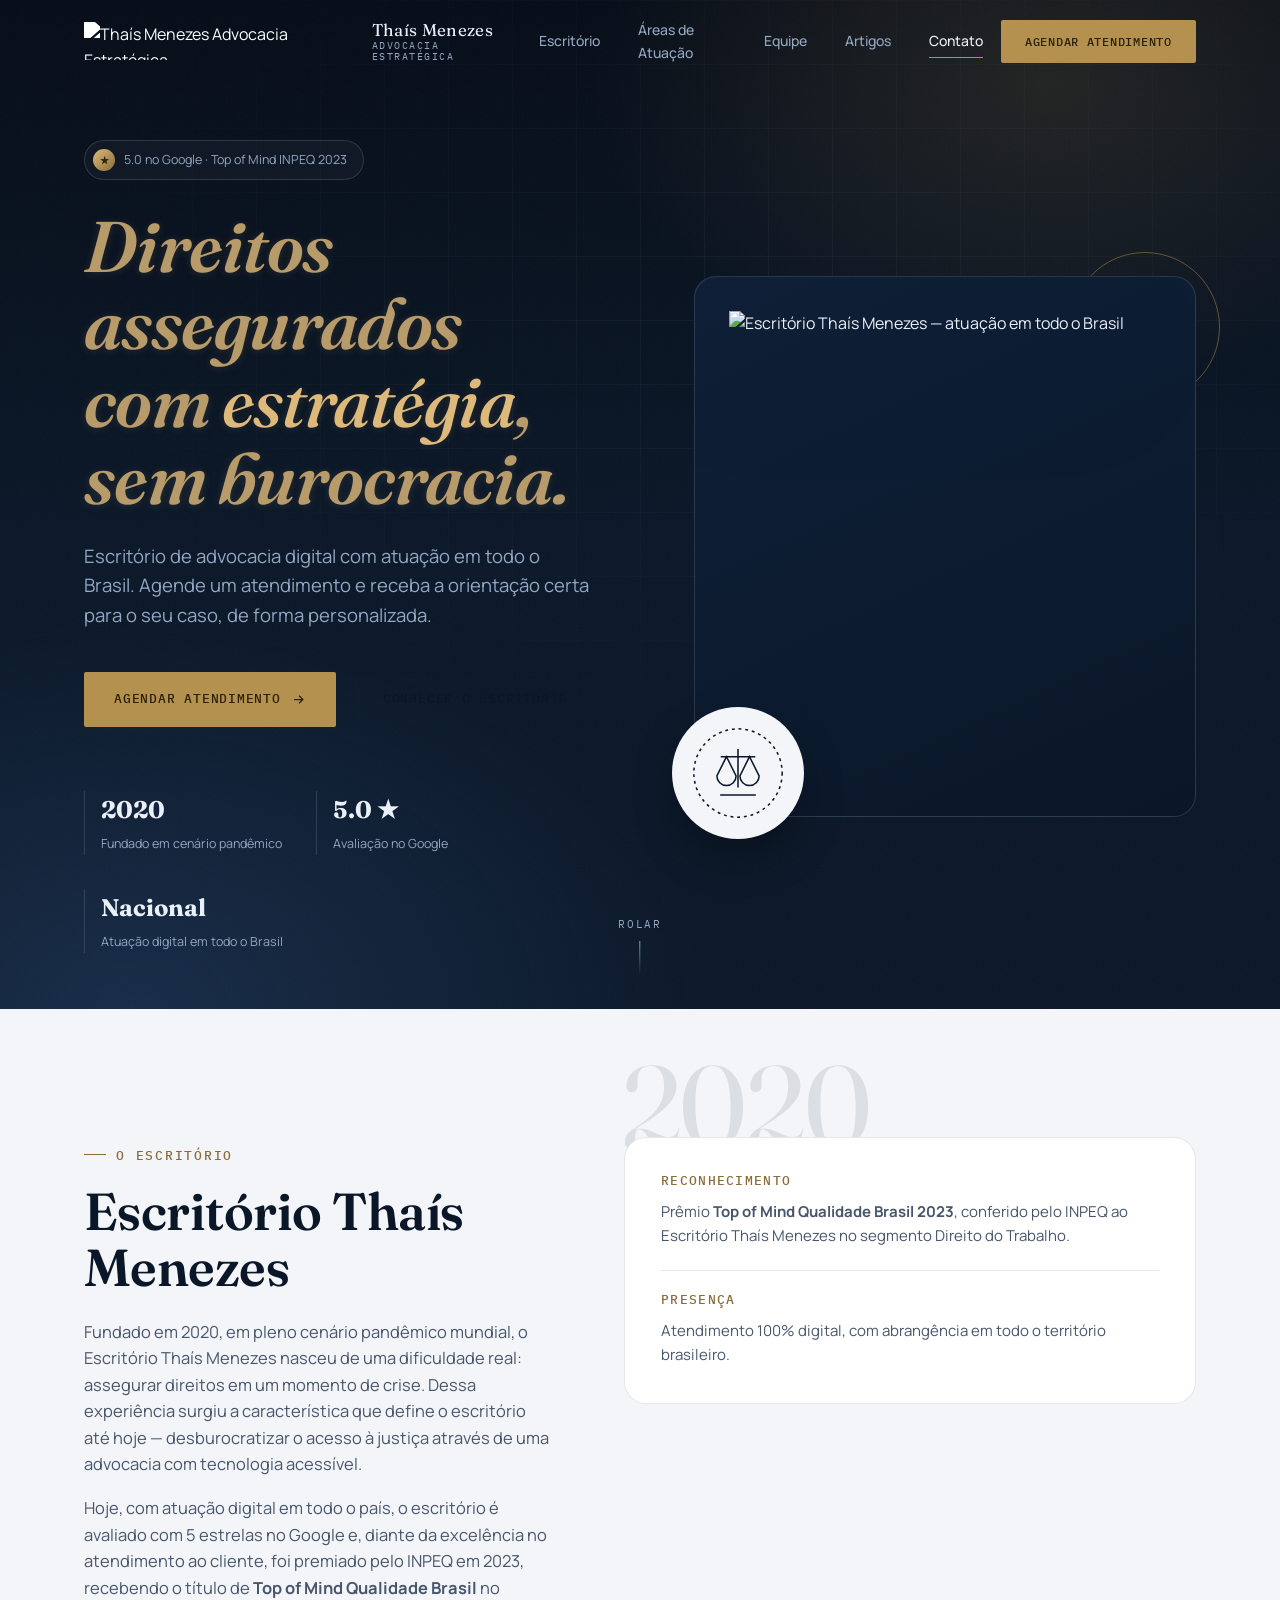
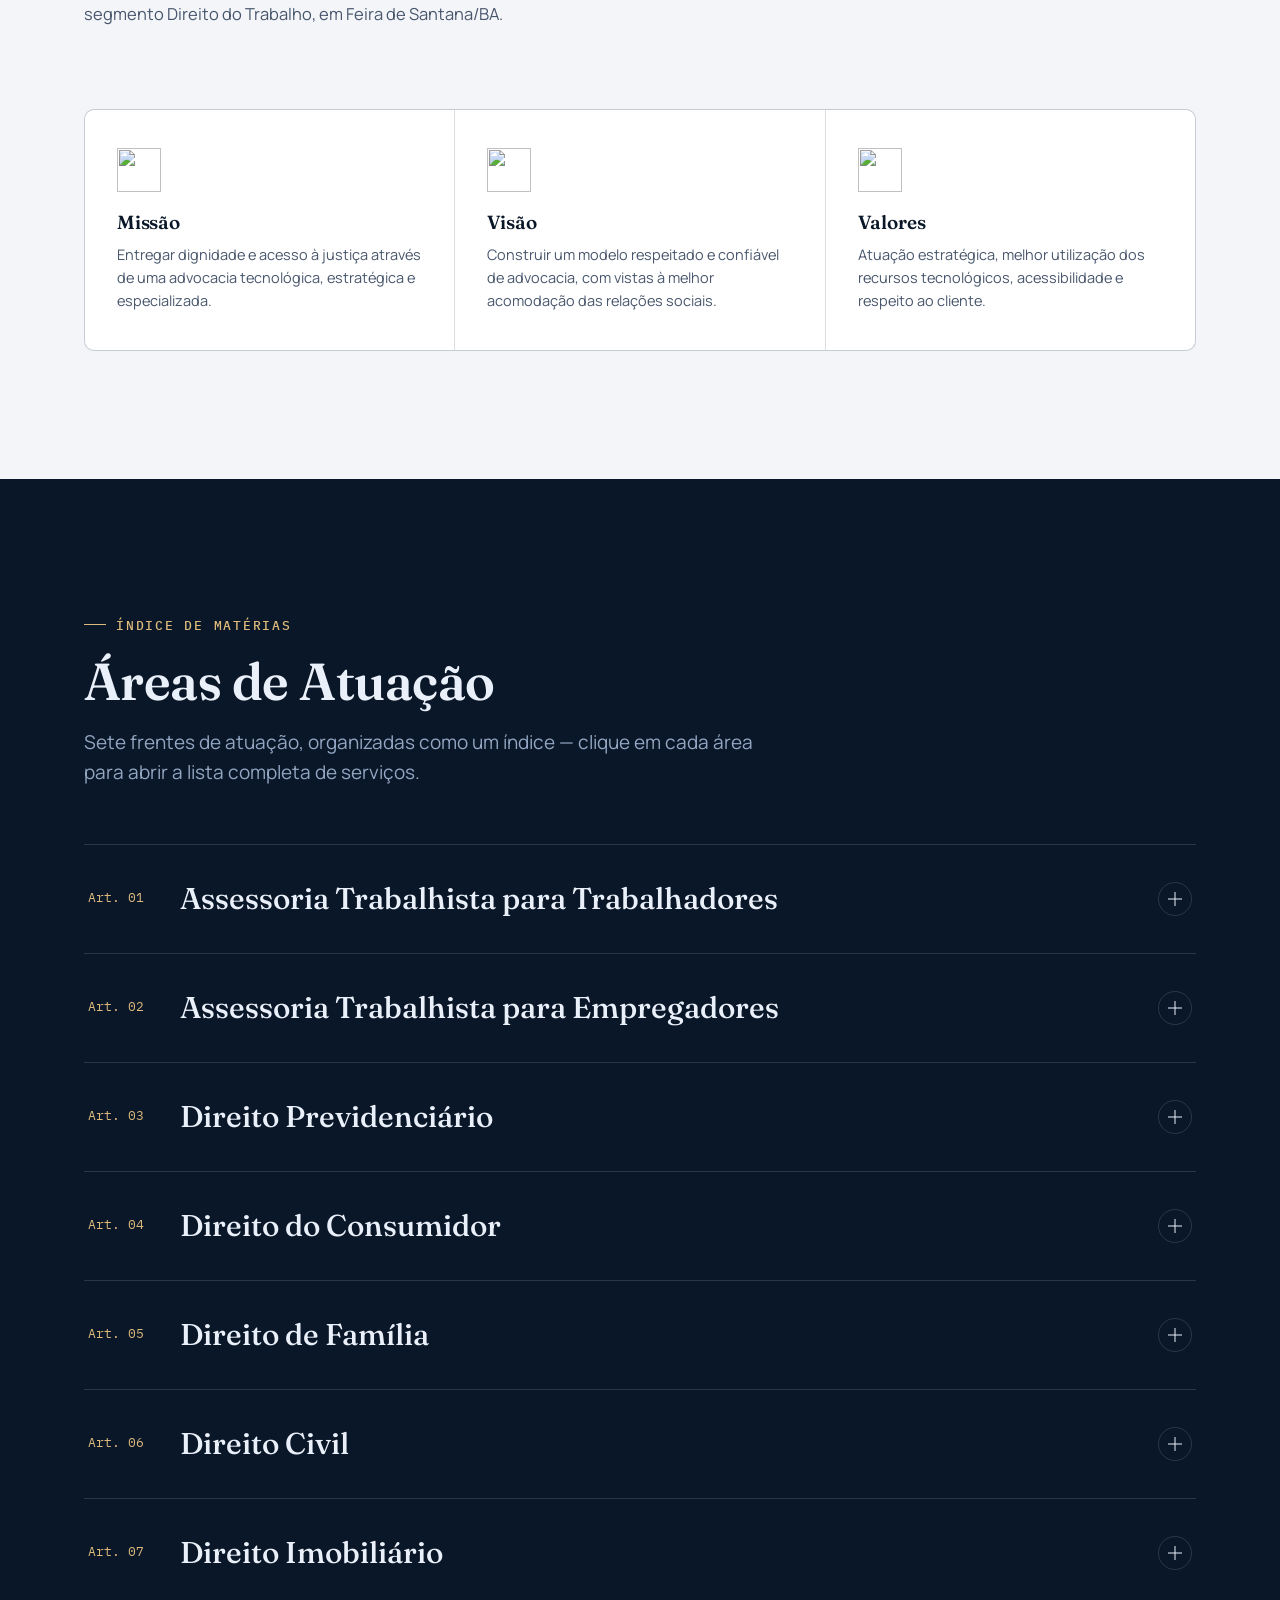
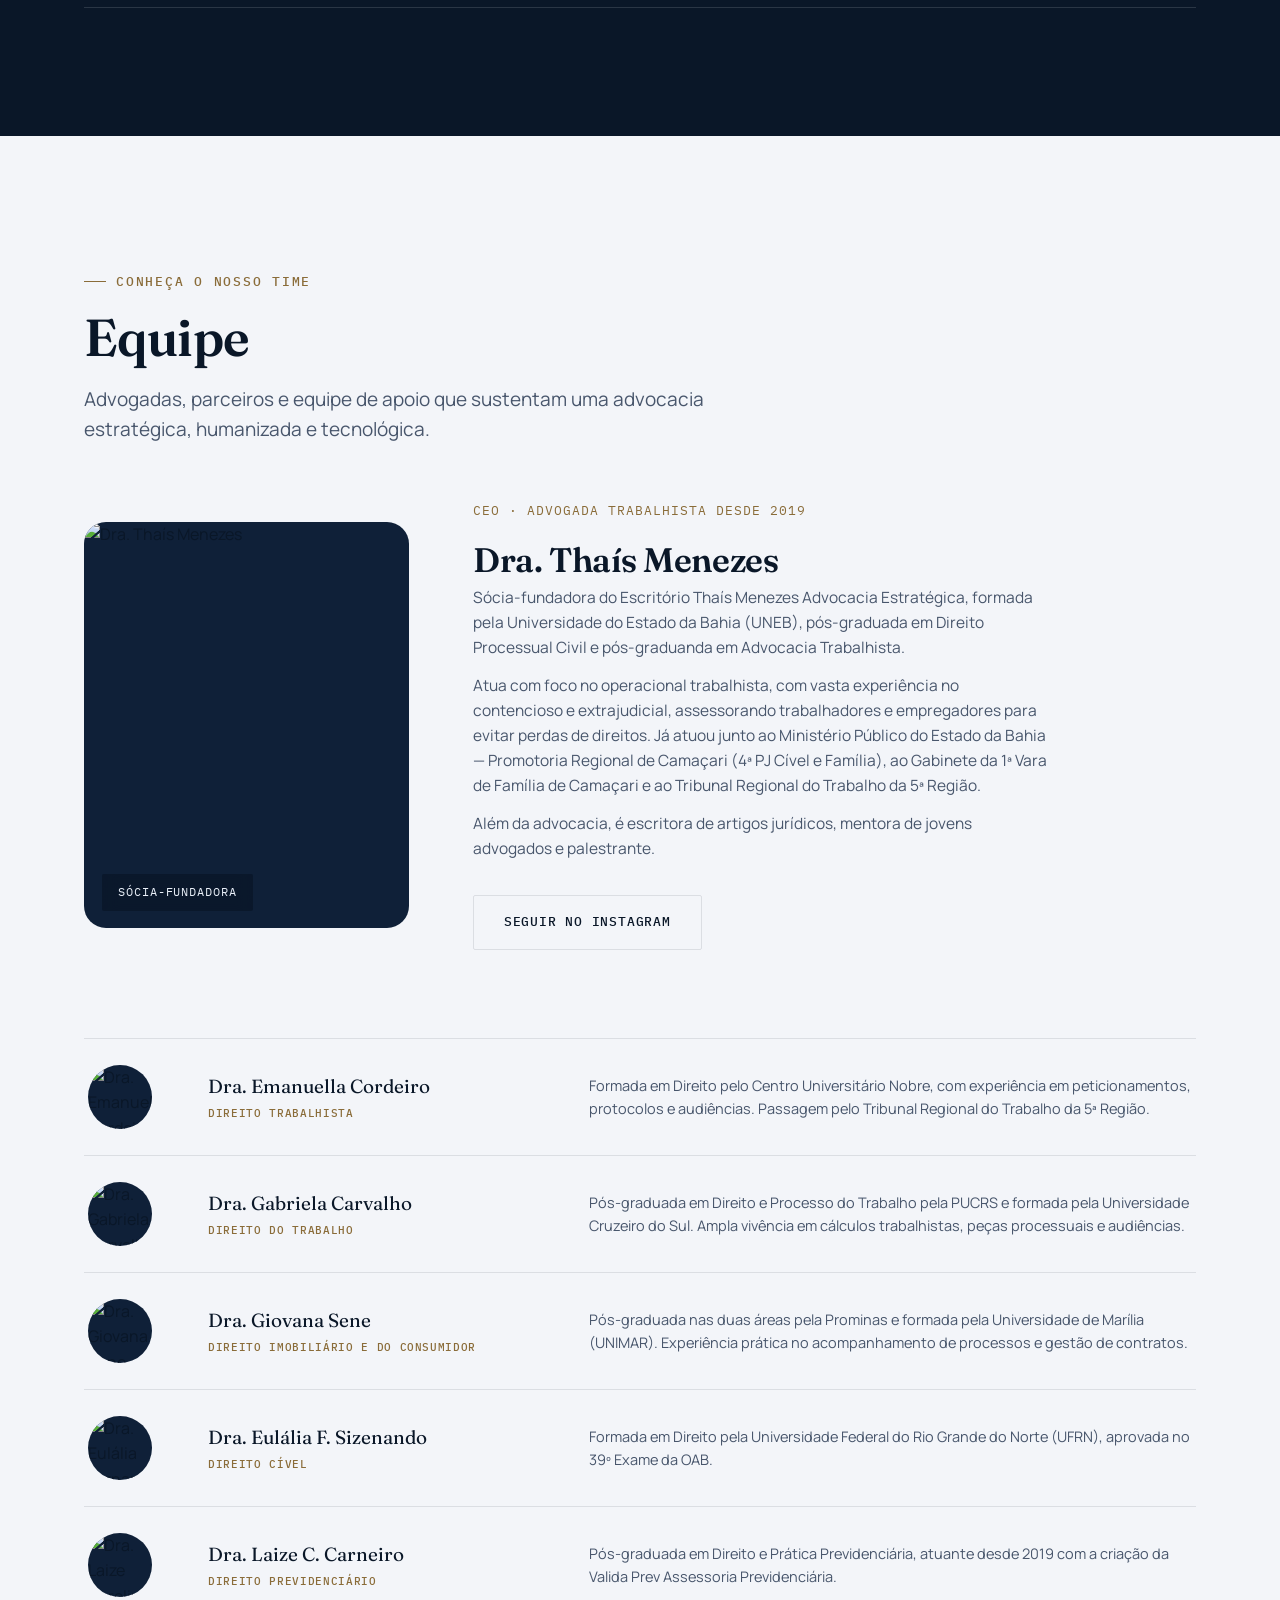
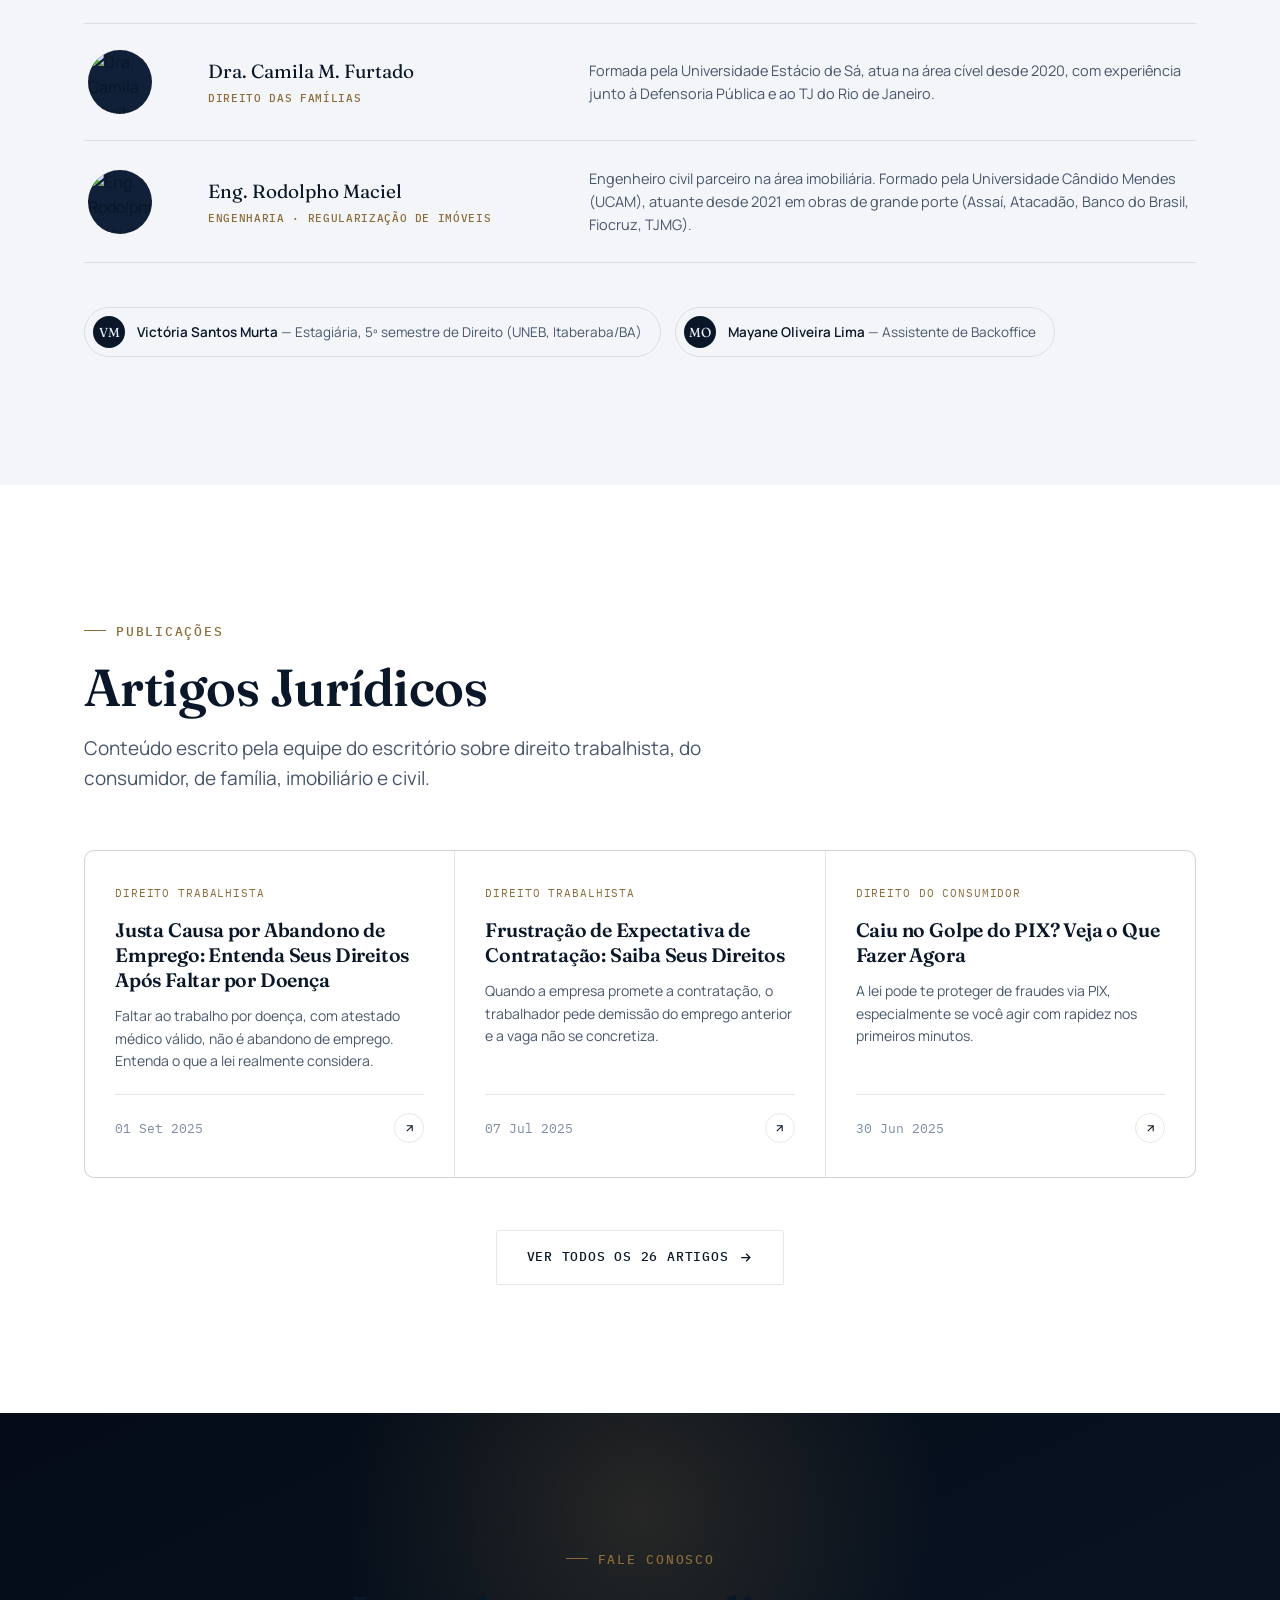
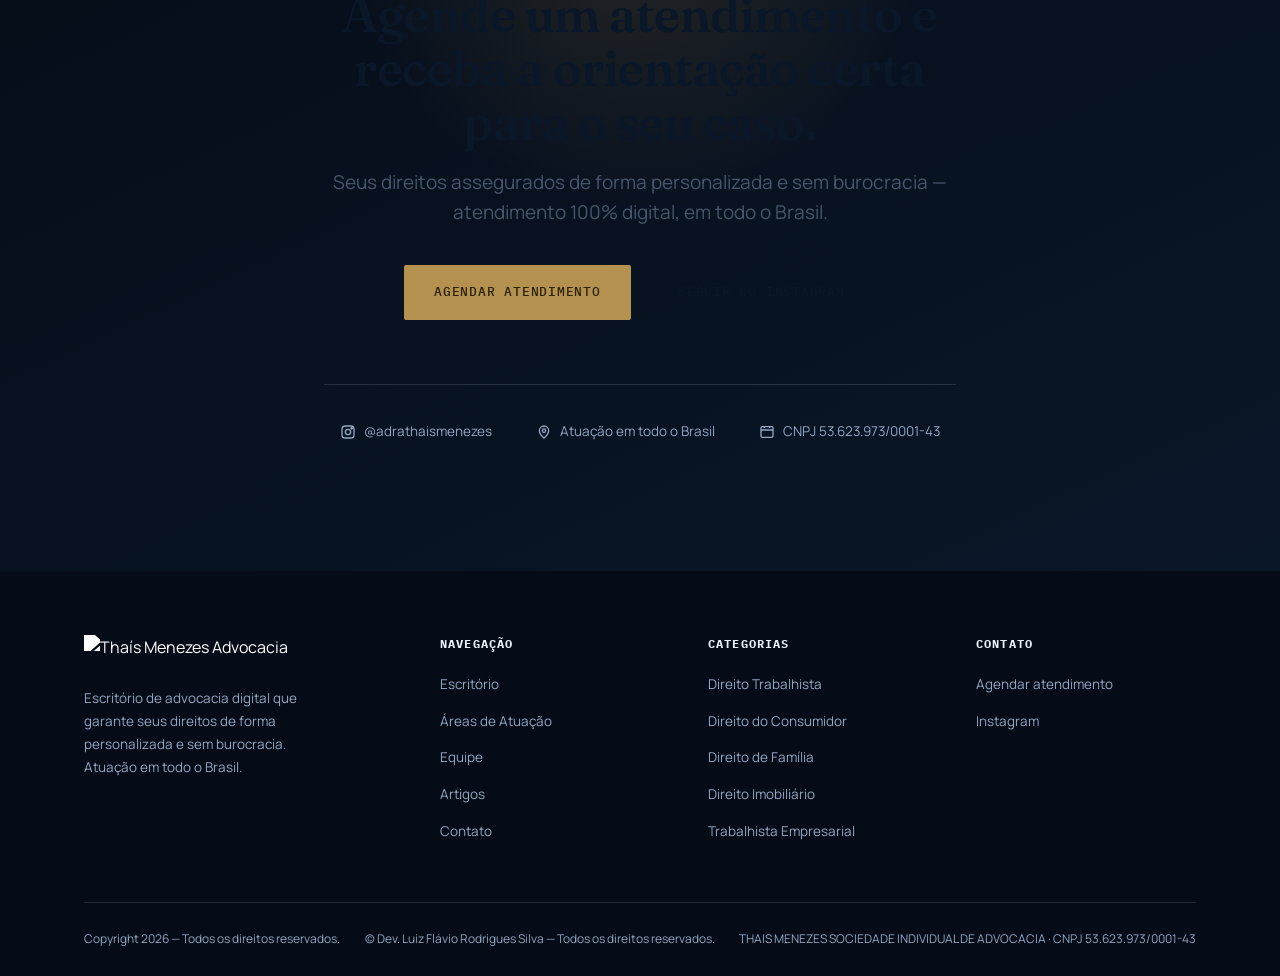
==== commit 995f645e: "Atualização do texto da primeira página" ====
--- a/index.html
+++ b/index.html
@@ -63,7 +63,7 @@
         <div class="hero-badge" data-reveal="up">
           <span class="dot">★</span> 5.0 no Google · Top of Mind INPEQ 2023
         </div>
-        <h1 data-reveal="up" style="transition-delay:.08s">Direitos assegurados<br>com <em>estratégia</em>, sem burocracia.</h1>
+        <h1 class="titulo" data-reveal="up" style="transition-delay:.08s">Direitos assegurados<br>com <em>estratégia</em>, sem burocracia.</h1>
         <p class="lede" data-reveal="up" style="transition-delay:.16s">Escritório de advocacia digital com atuação em todo o Brasil. Agende um atendimento e receba a orientação certa para o seu caso, de forma personalizada.</p>
         <div class="hero-actions" data-reveal="up" style="transition-delay:.24s">
           <a class="btn btn-primary magnetic" href="https://api.whatsapp.com/send?phone=5575982031496&text=Ol%C3%A1,%20estou%20vindo%20atrav%C3%A9s%20do%20site%20e%20gostaria%20de%20conversar%20com%20um%20Advogado&fbclid=PAcGRvZgJleHRuA2FlbQMxMDAAc3J0YwZhcHBfaWQPOTM2NjE5NzQzMzkyNDU5AAGnT0JW_ZpWHVIDXMqIuY5xC0ioC8nVXW-VurpBgX7SbqKNQyZLj5uuqGQFKdg_aem_7Tn-_xFvPrK9wwkjom4N3Q" target="_blank" rel="noopener">
--- a/assets/css/style.css
+++ b/assets/css/style.css
@@ -219,6 +219,12 @@
 .hero-badge .dot{width:22px;height:22px;border-radius:50%;background:linear-gradient(135deg,var(--gold-bright),var(--gold-deep));display:flex;align-items:center;justify-content:center;font-size:10px;color:var(--gold-ink);font-weight:700;}
 .hero h1{font-size:clamp(38px,5.6vw,72px);font-weight:600;}
 .hero h1 em{font-style:italic;color:var(--gold-bright);font-weight:500;}
+.titulo {
+    font-style: italic;
+    color: #B89B6A;
+    font-weight: 500;
+    text-shadow: 0 1px 8px rgba(184, 155, 106, 0.18);
+}
 .hero .lede{max-width:46ch;font-size:clamp(16px,1.5vw,18.5px);color:var(--on-dark-muted);margin-top:24px;}
 .hero-actions{display:flex;gap:16px;margin-top:42px;flex-wrap:wrap;}
 .hero-proof{display:flex;gap:34px;margin-top:64px;flex-wrap:wrap;}
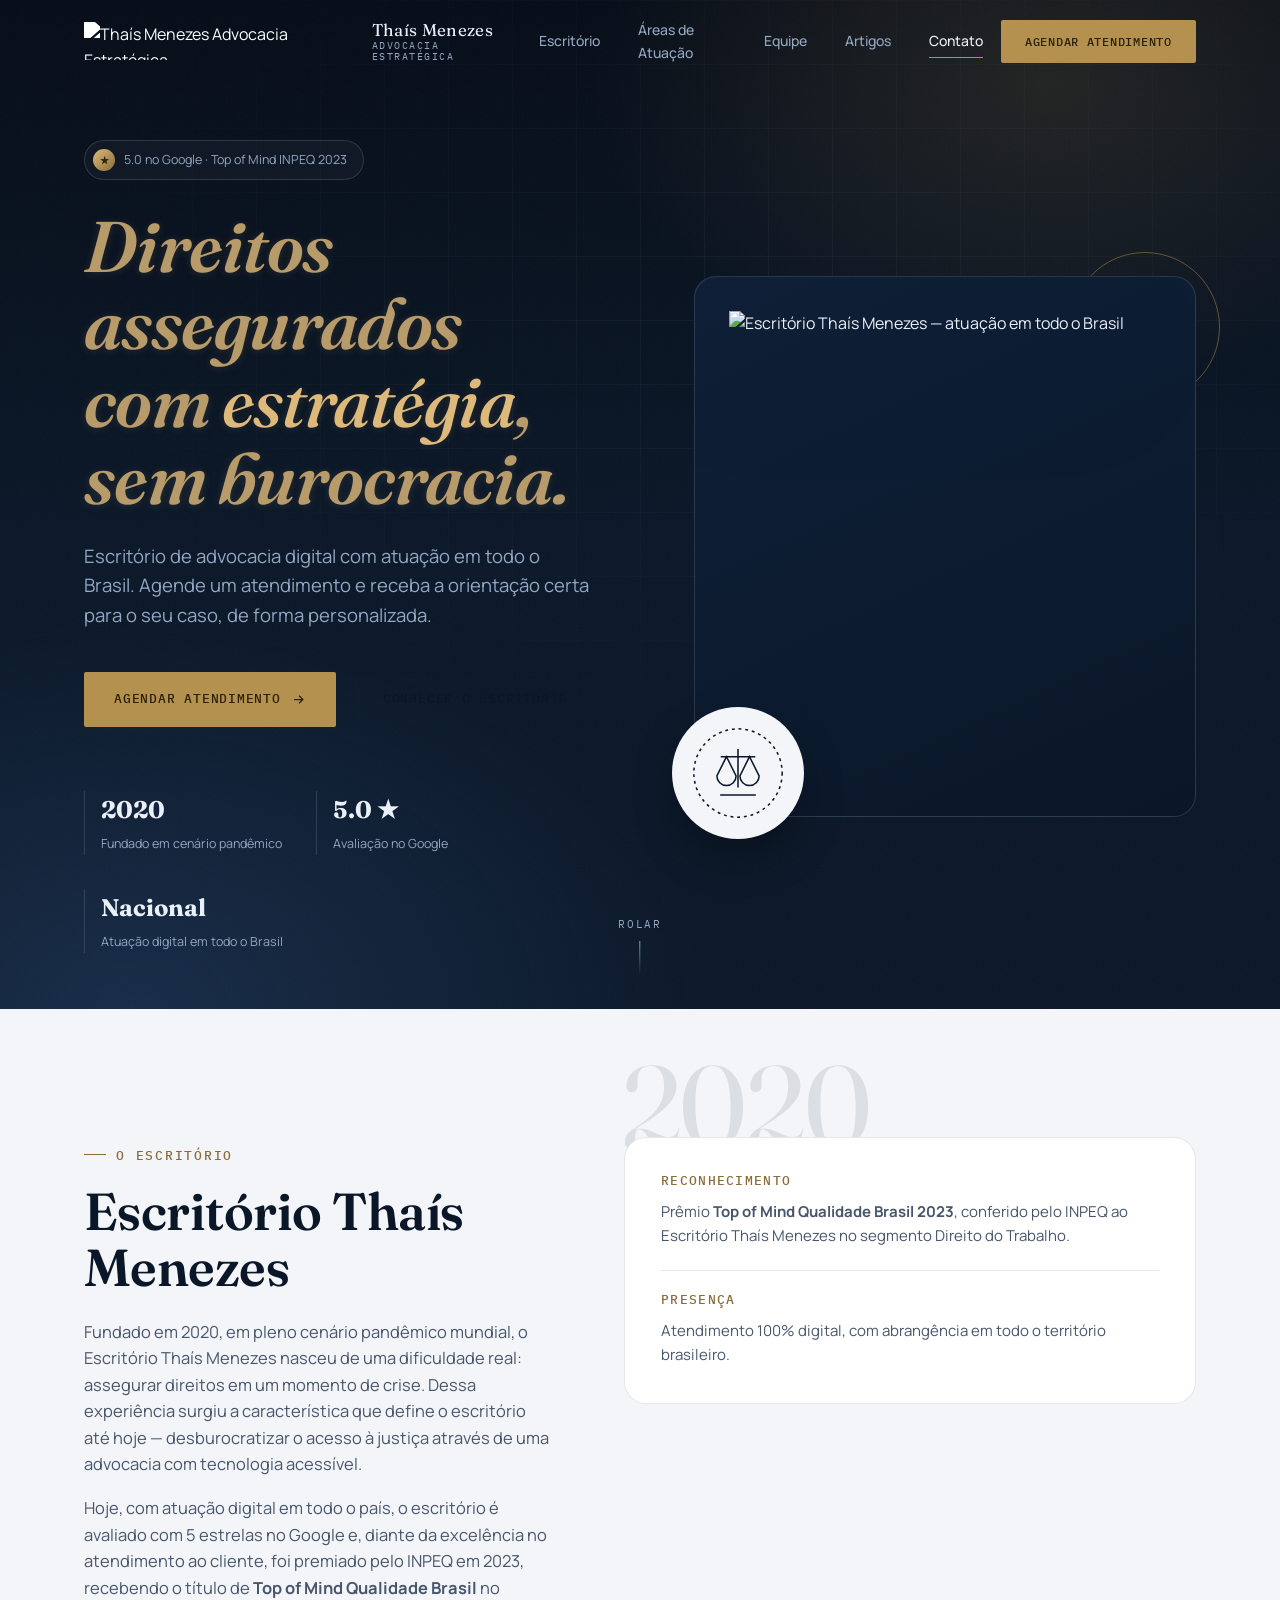
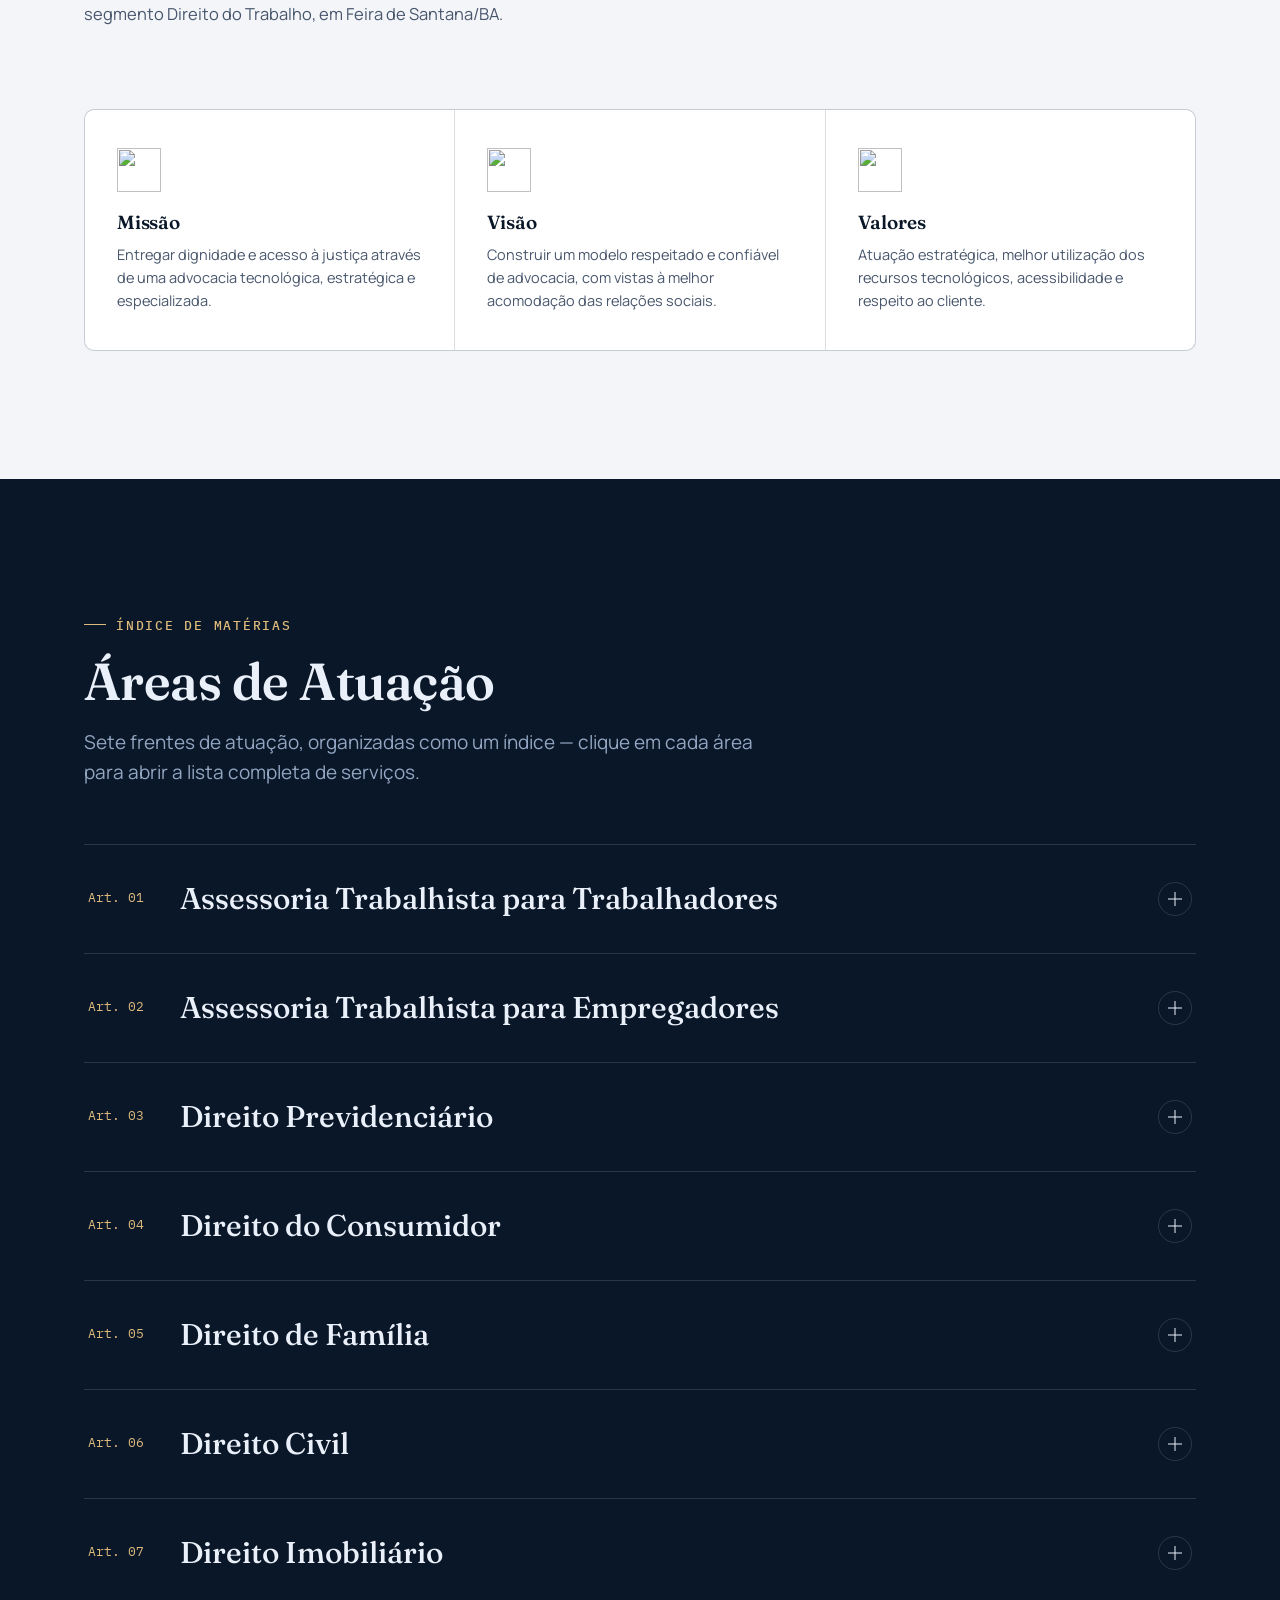
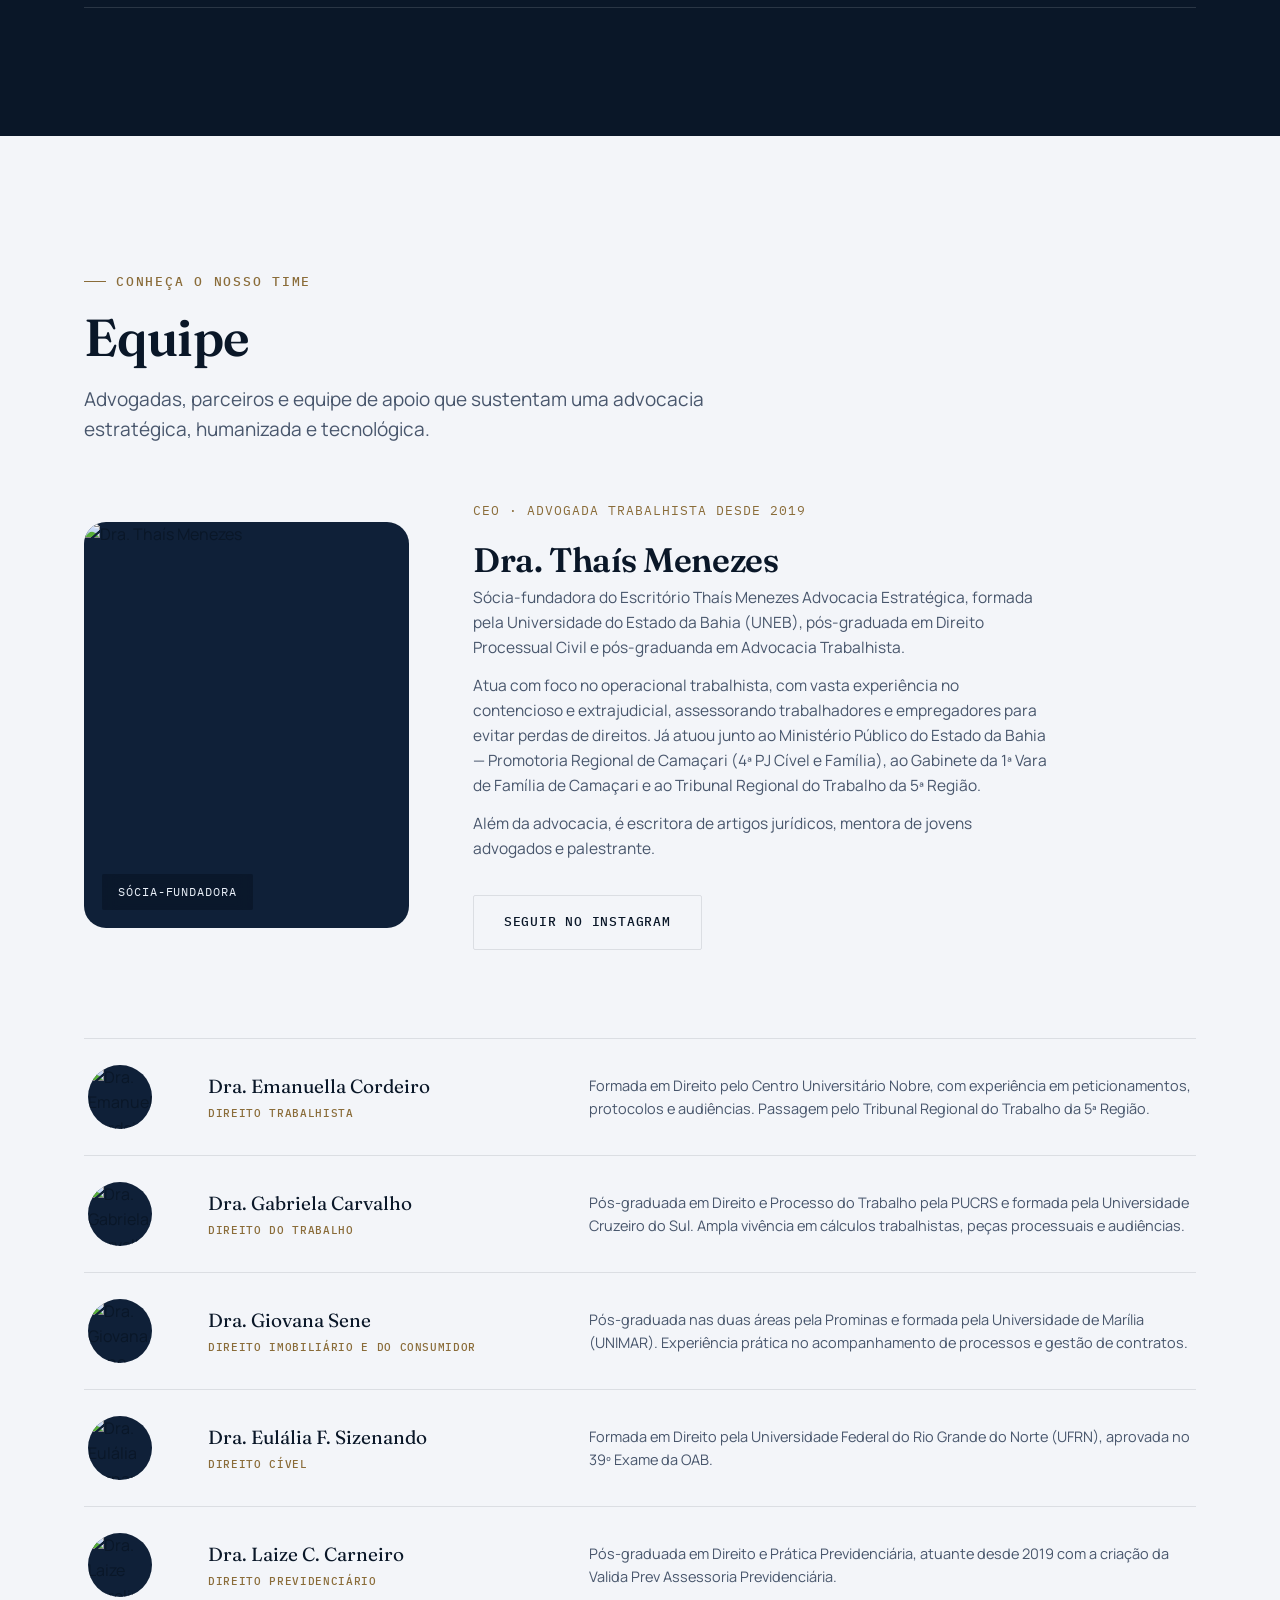
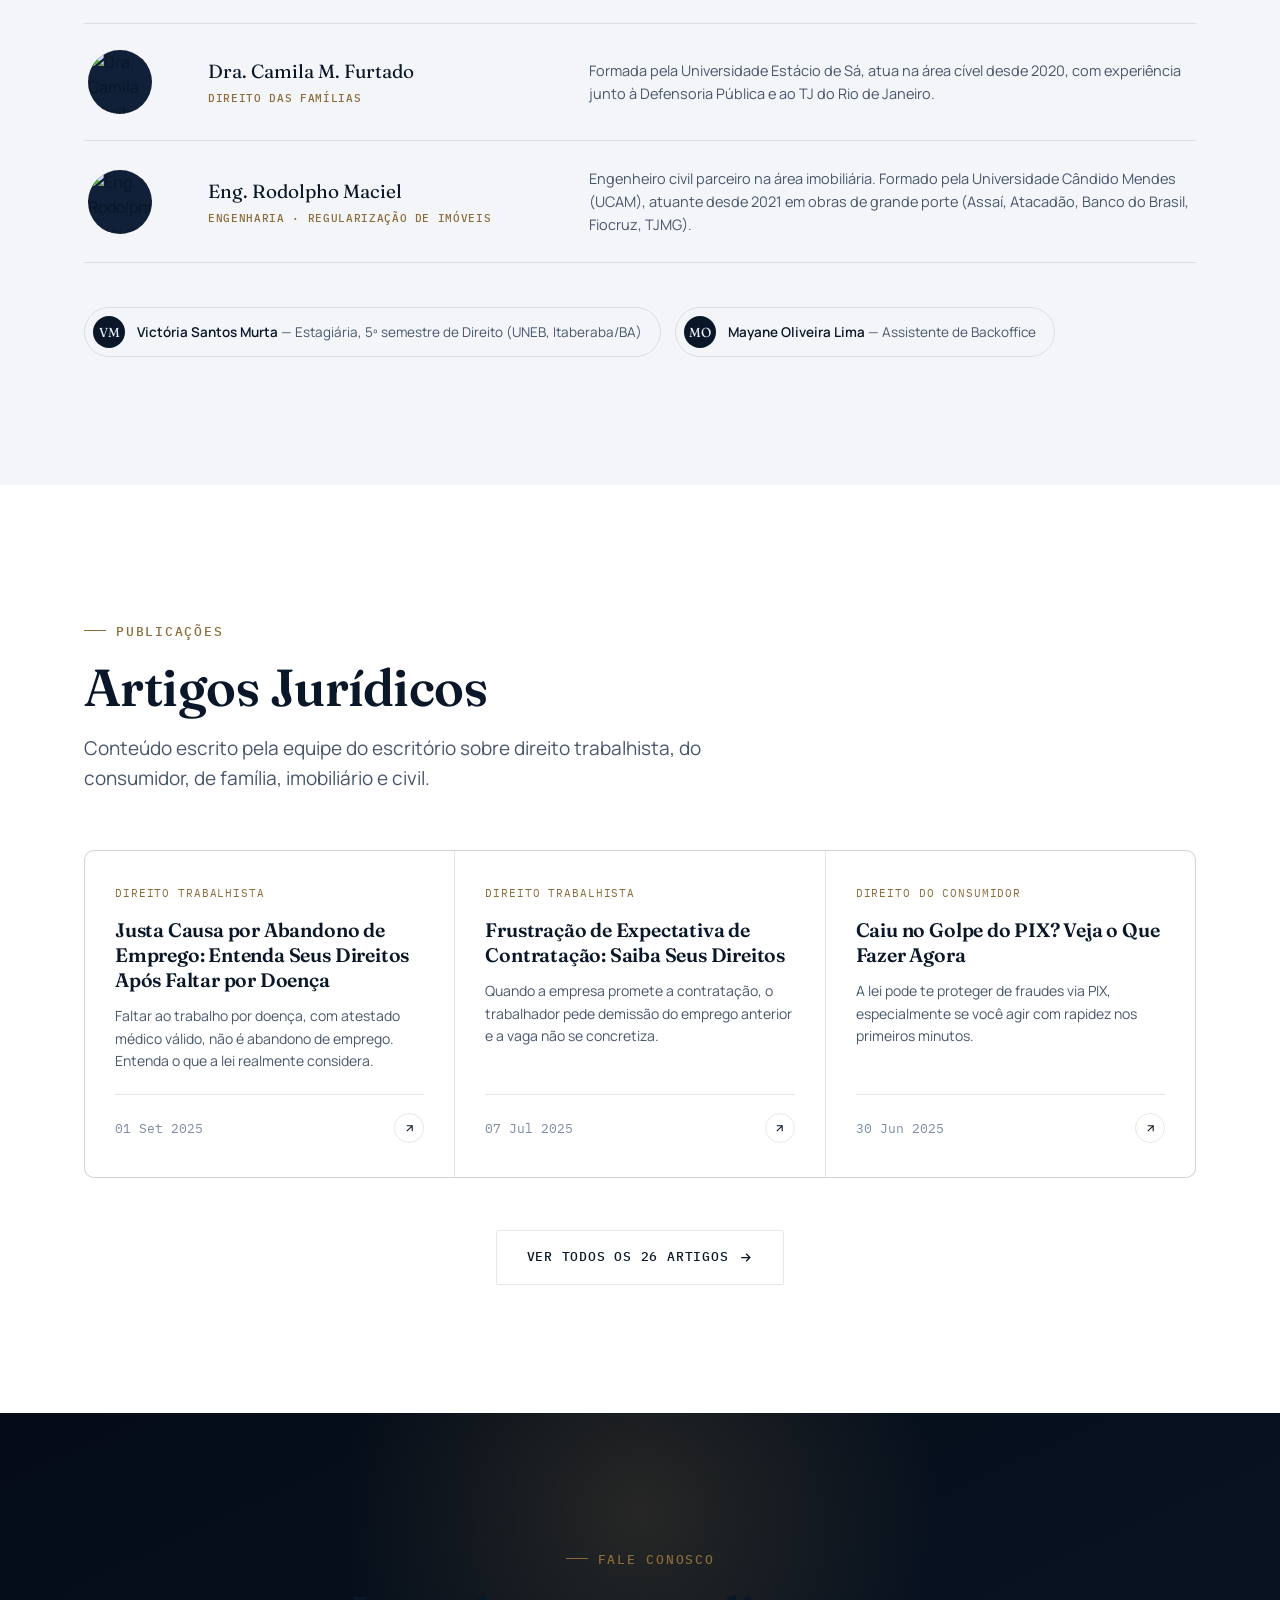
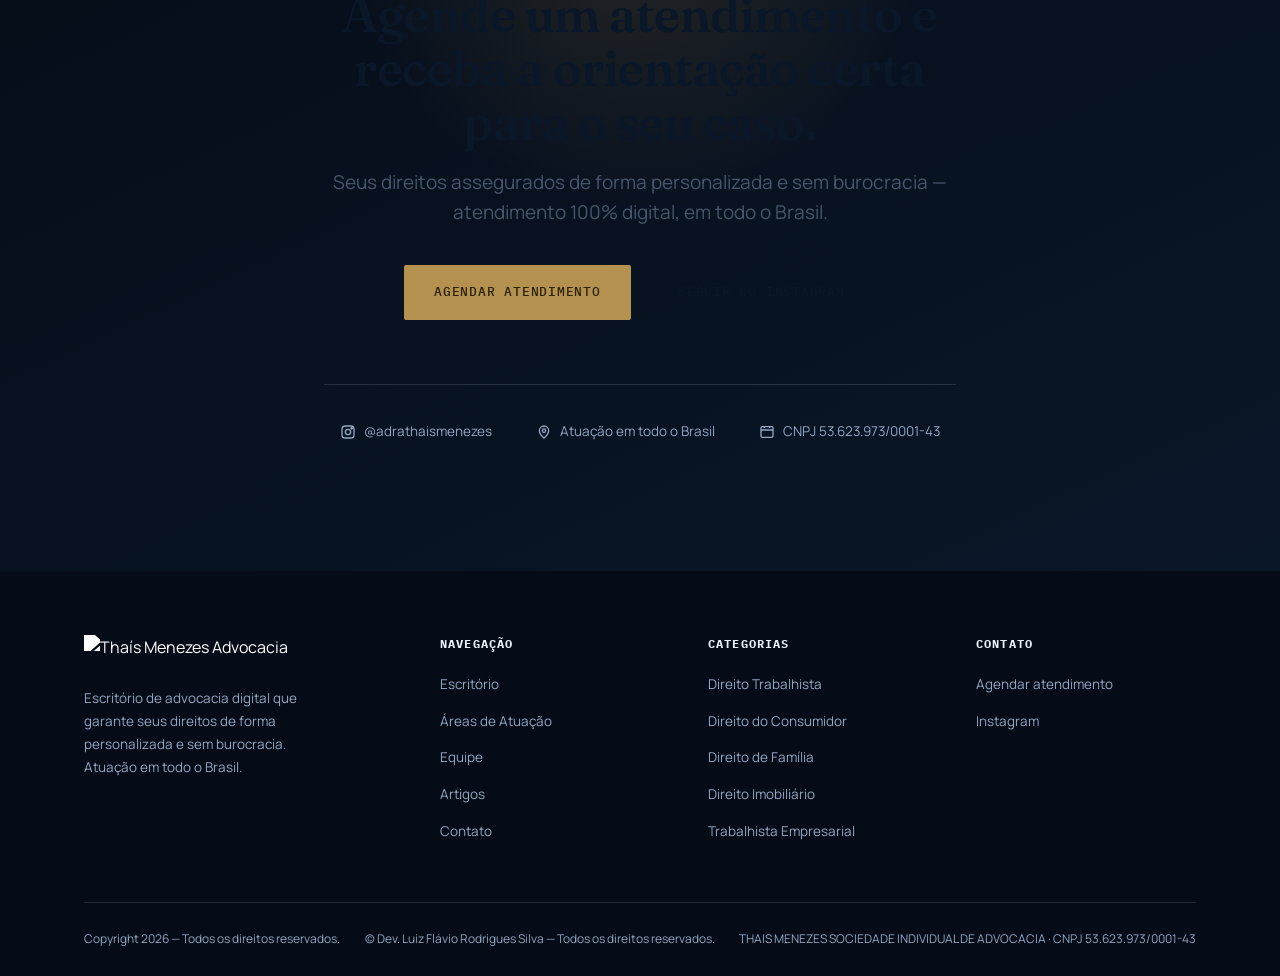
==== commit 2c3285e8: "Atualização cor texto agendamento" ====
--- a/index.html
+++ b/index.html
@@ -417,7 +417,7 @@
   <section class="section cta-band" id="contato">
     <div class="container">
       <span class="eyebrow" data-reveal="up" style="justify-content:center;">Fale Conosco</span>
-      <h2 data-reveal="up">Agende um atendimento e receba a orientação certa para o seu caso.</h2>
+      <h2 class="agendar" data-reveal="up">Agende um atendimento e receba a orientação certa para o seu caso.</h2>
       <p class="lede" data-reveal="up">Seus direitos assegurados de forma personalizada e sem burocracia — atendimento 100% digital, em todo o Brasil.</p>
       <div class="cta-actions" data-reveal="up">
         <a class="btn btn-primary magnetic" href="https://api.whatsapp.com/send?phone=5575982031496&text=Ol%C3%A1,%20estou%20vindo%20atrav%C3%A9s%20do%20site%20e%20gostaria%20de%20conversar%20com%20um%20Advogado&fbclid=PAcGRvZgJleHRuA2FlbQMxMDAAc3J0YwZhcHBfaWQPOTM2NjE5NzQzMzkyNDU5AAGnT0JW_ZpWHVIDXMqIuY5xC0ioC8nVXW-VurpBgX7SbqKNQyZLj5uuqGQFKdg_aem_7Tn-_xFvPrK9wwkjom4N3Q" target="_blank" rel="noopener">Agendar Atendimento</a>
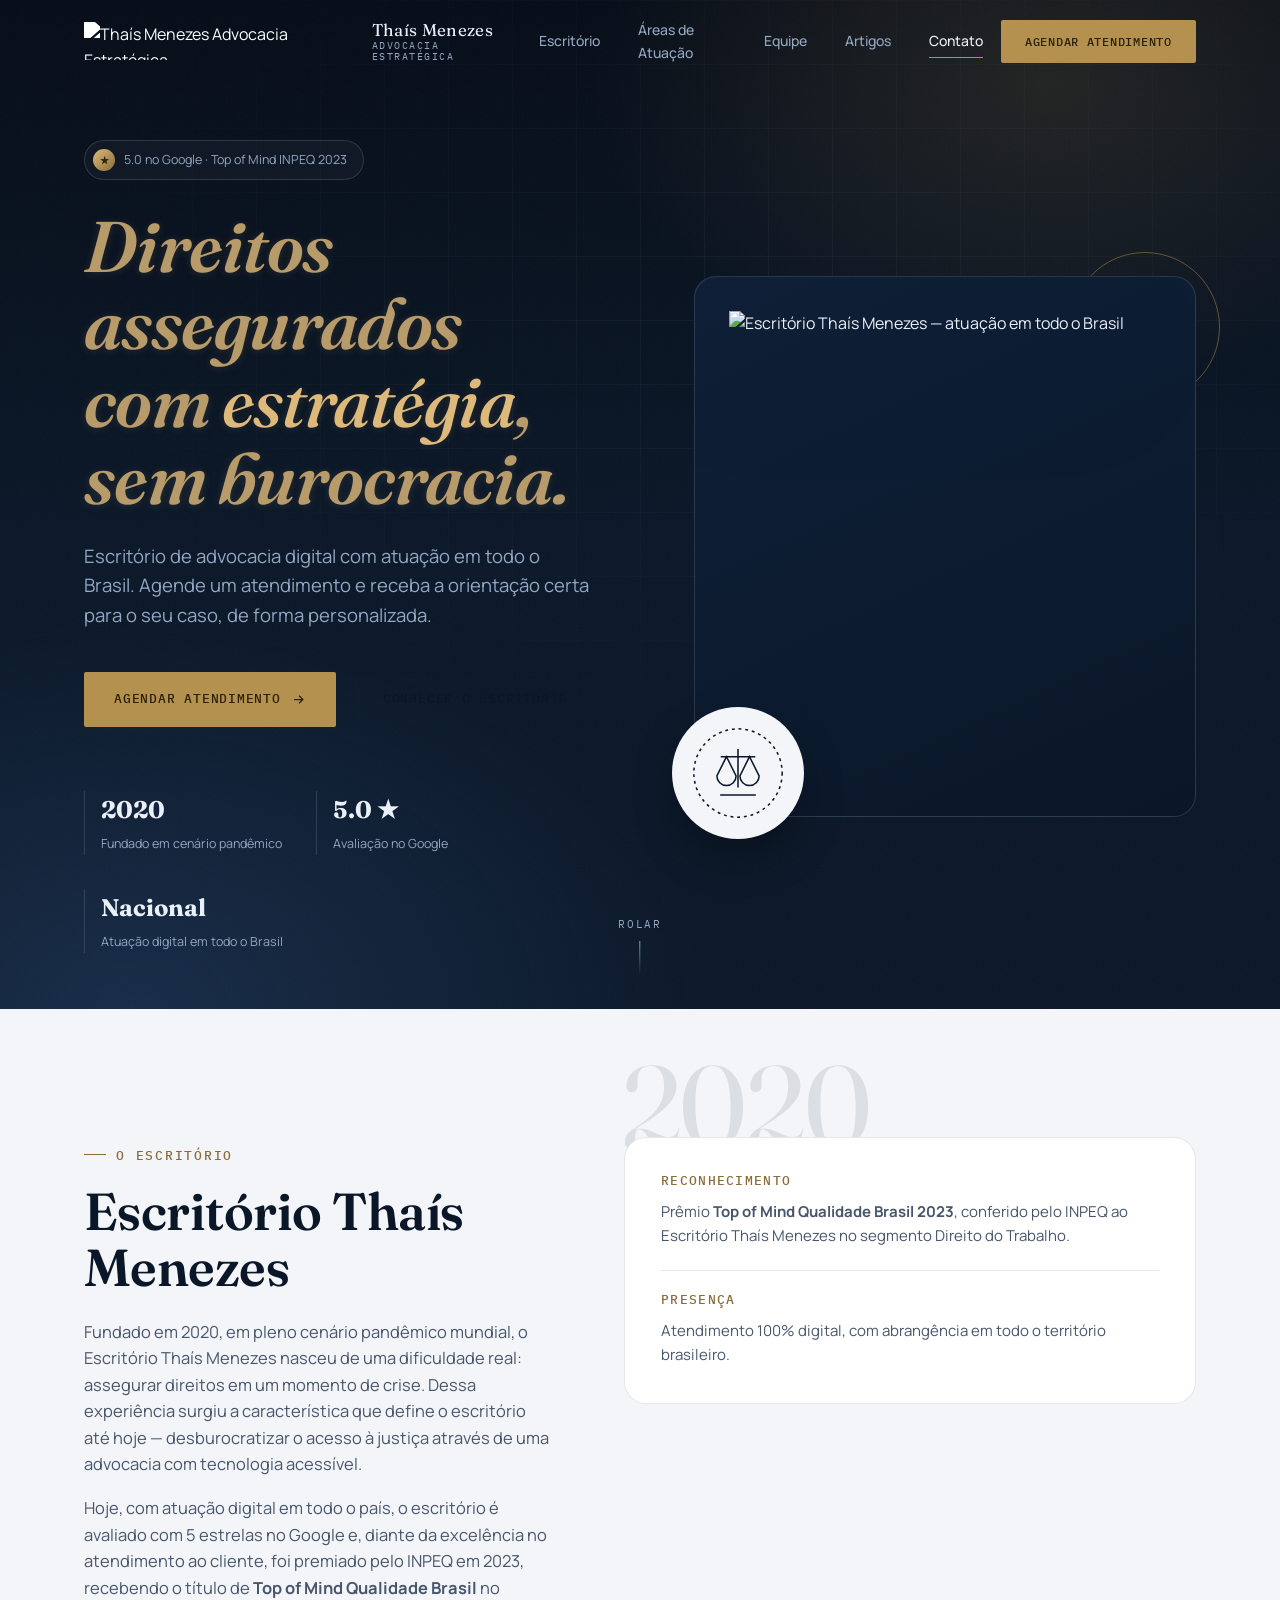
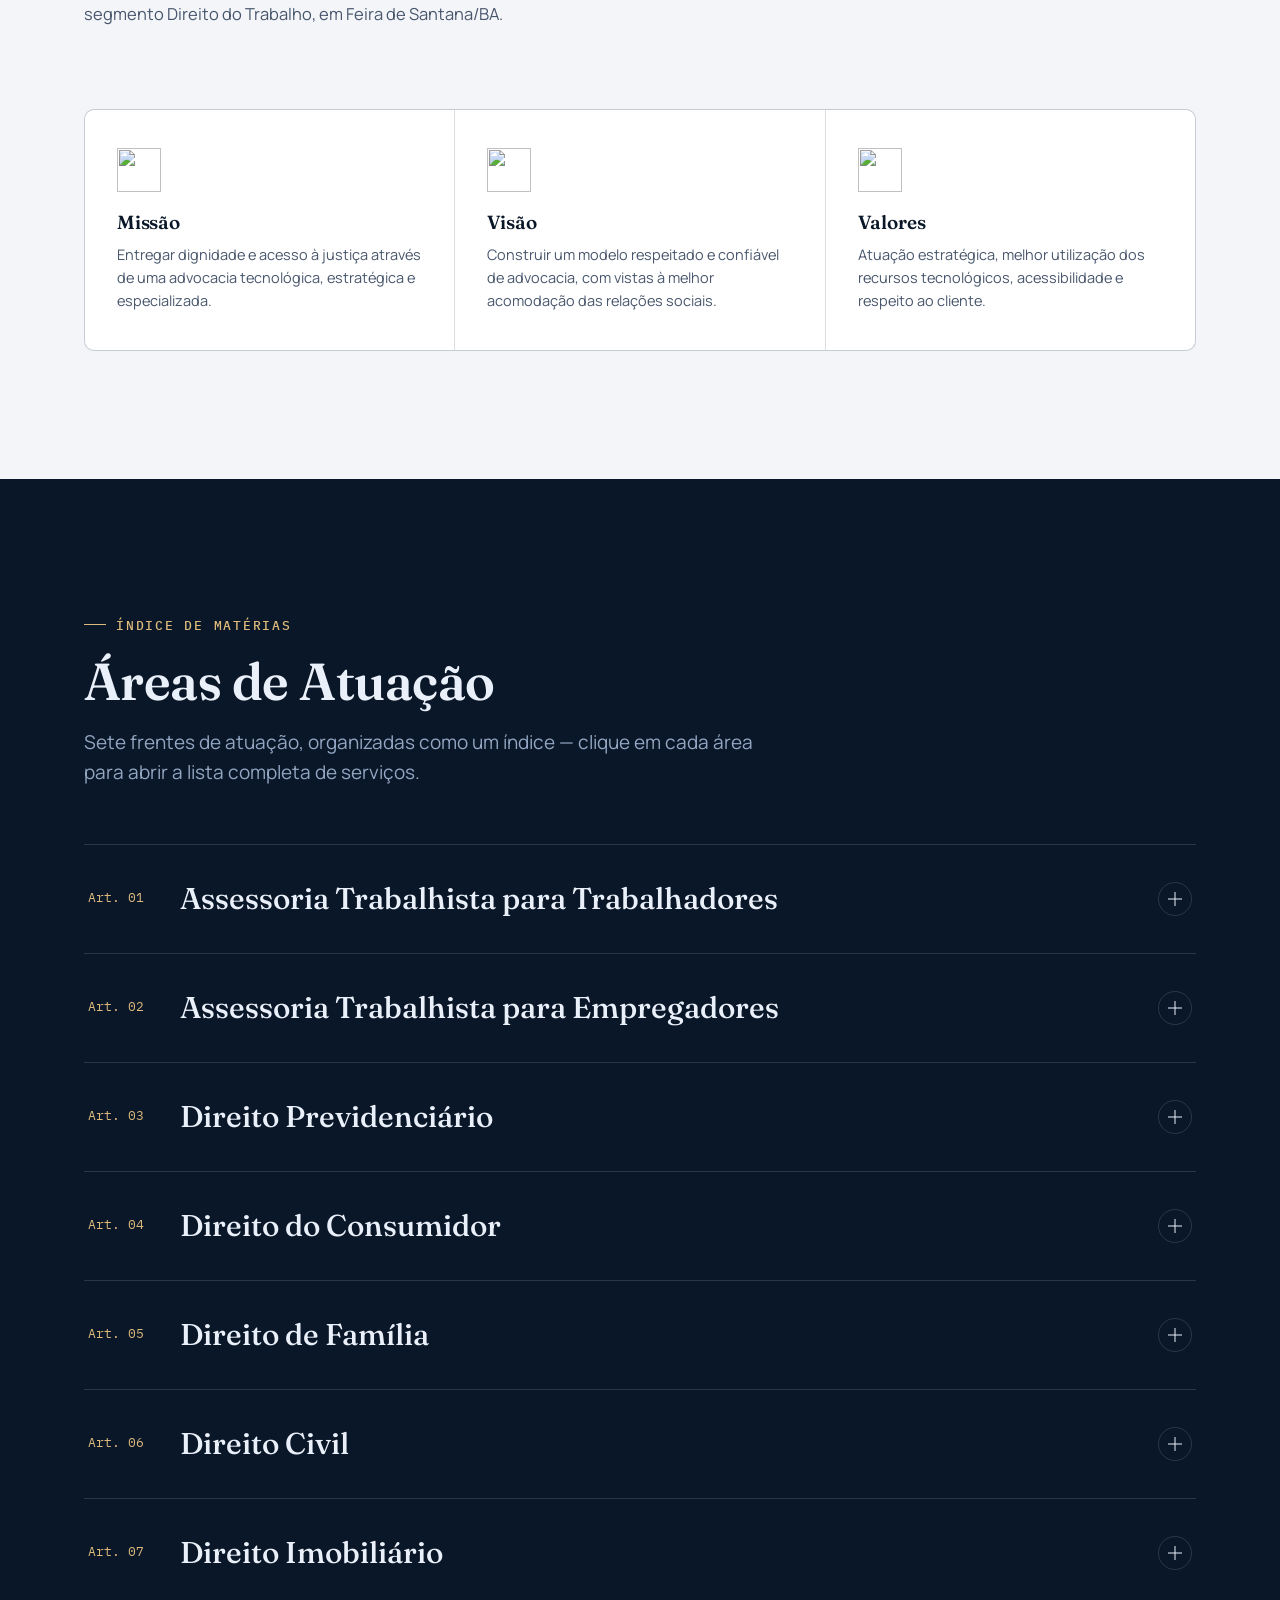
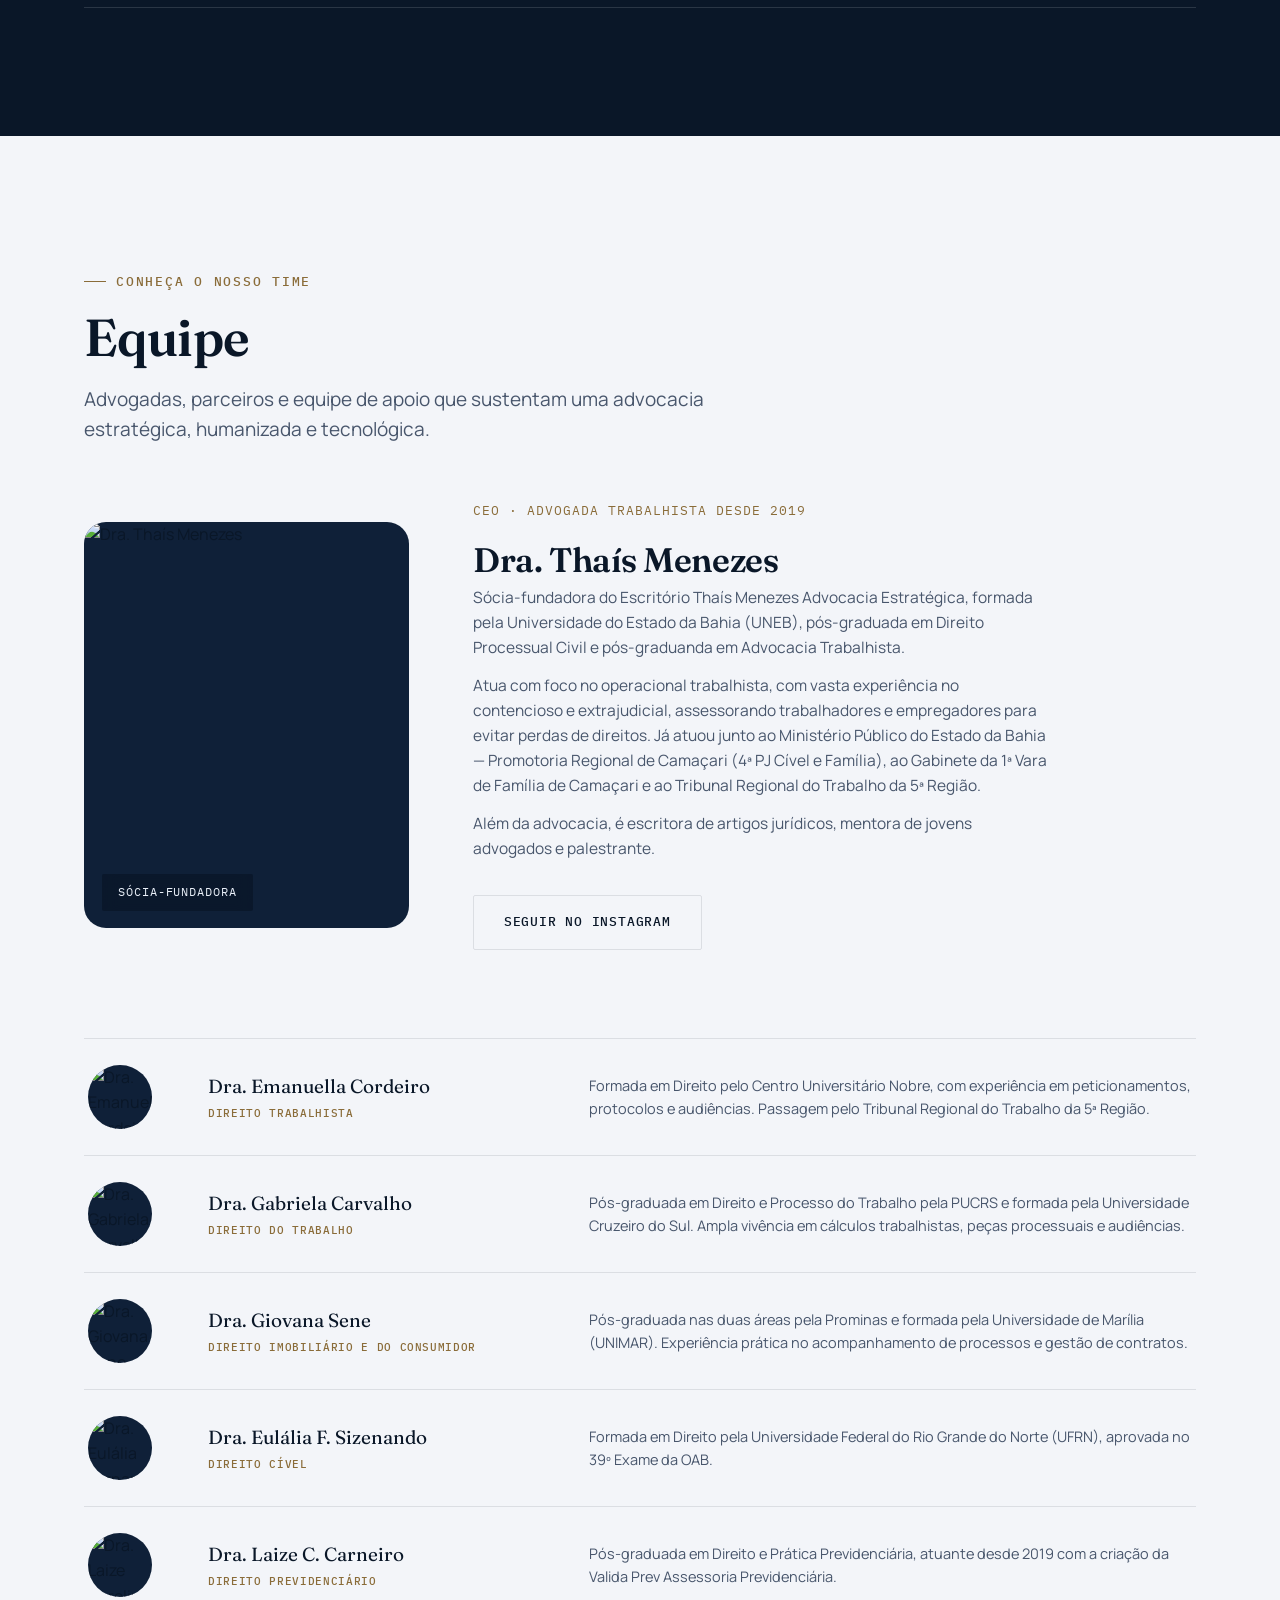
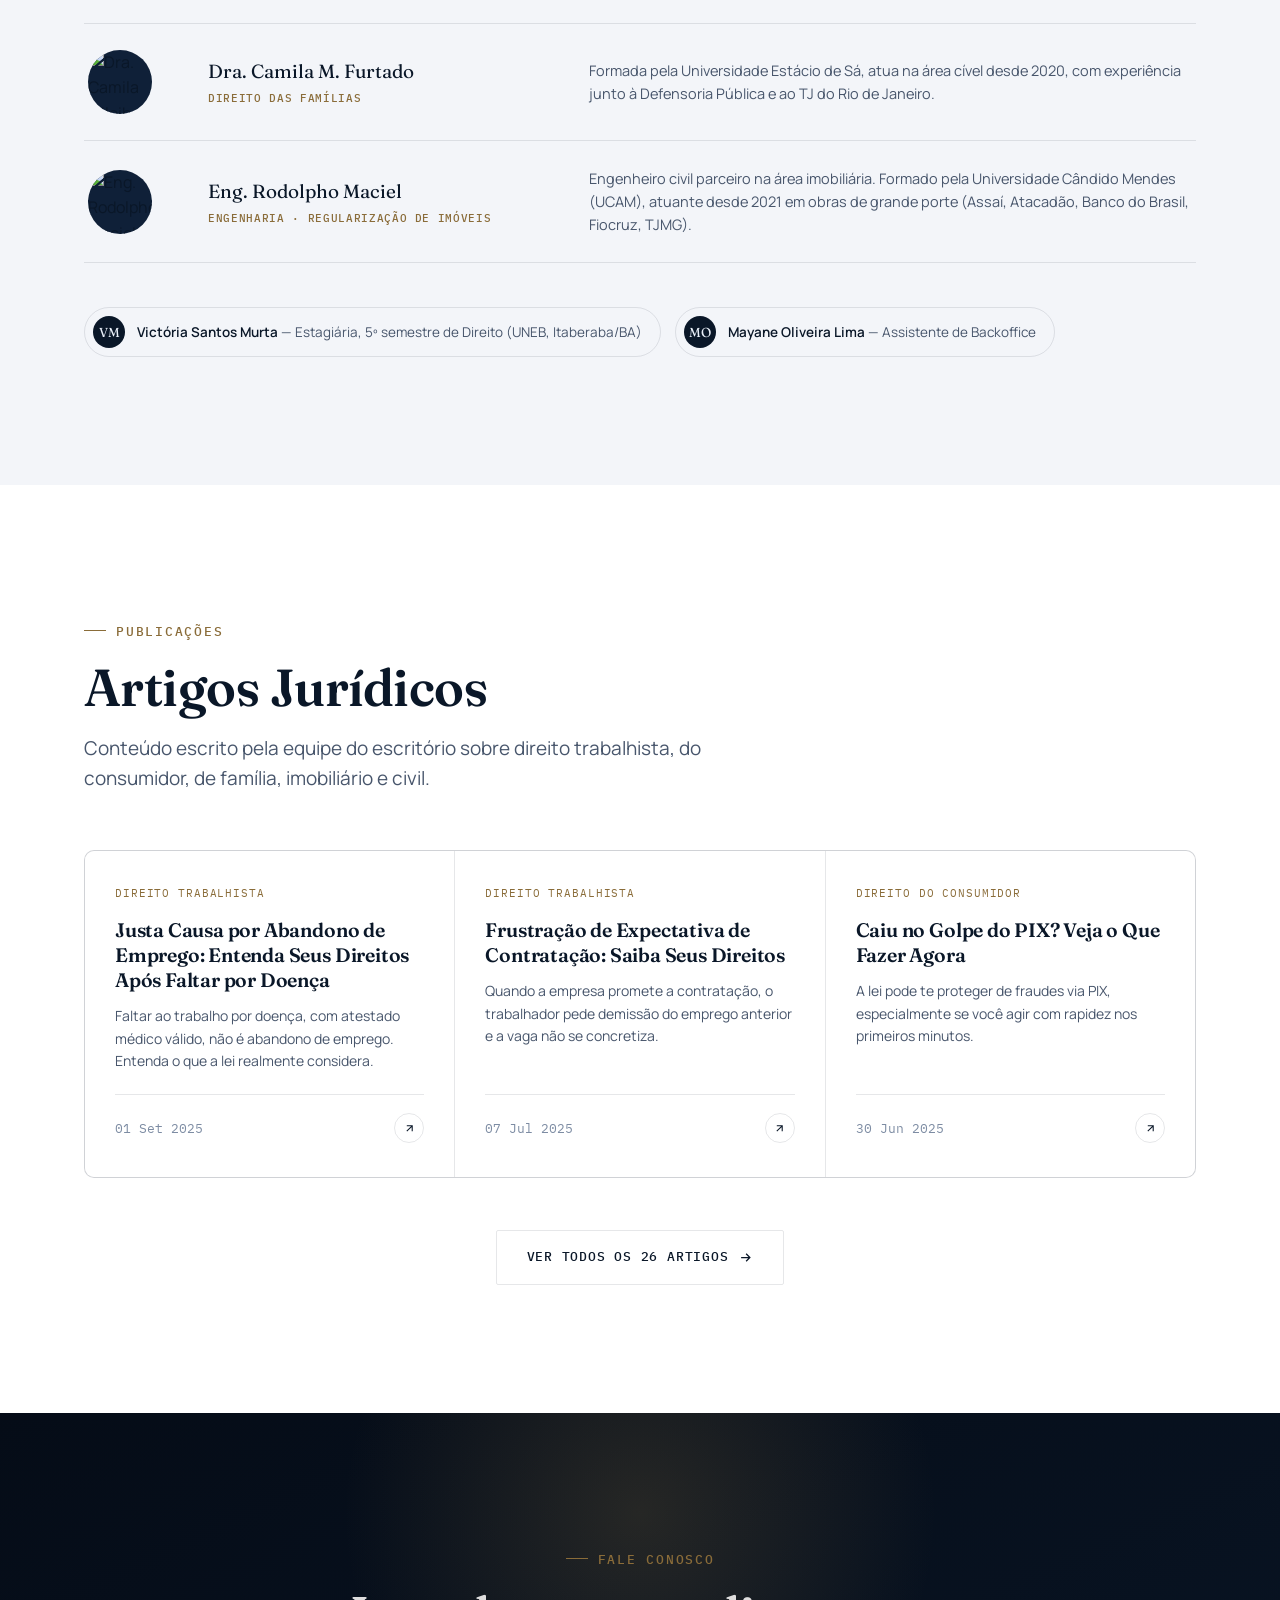
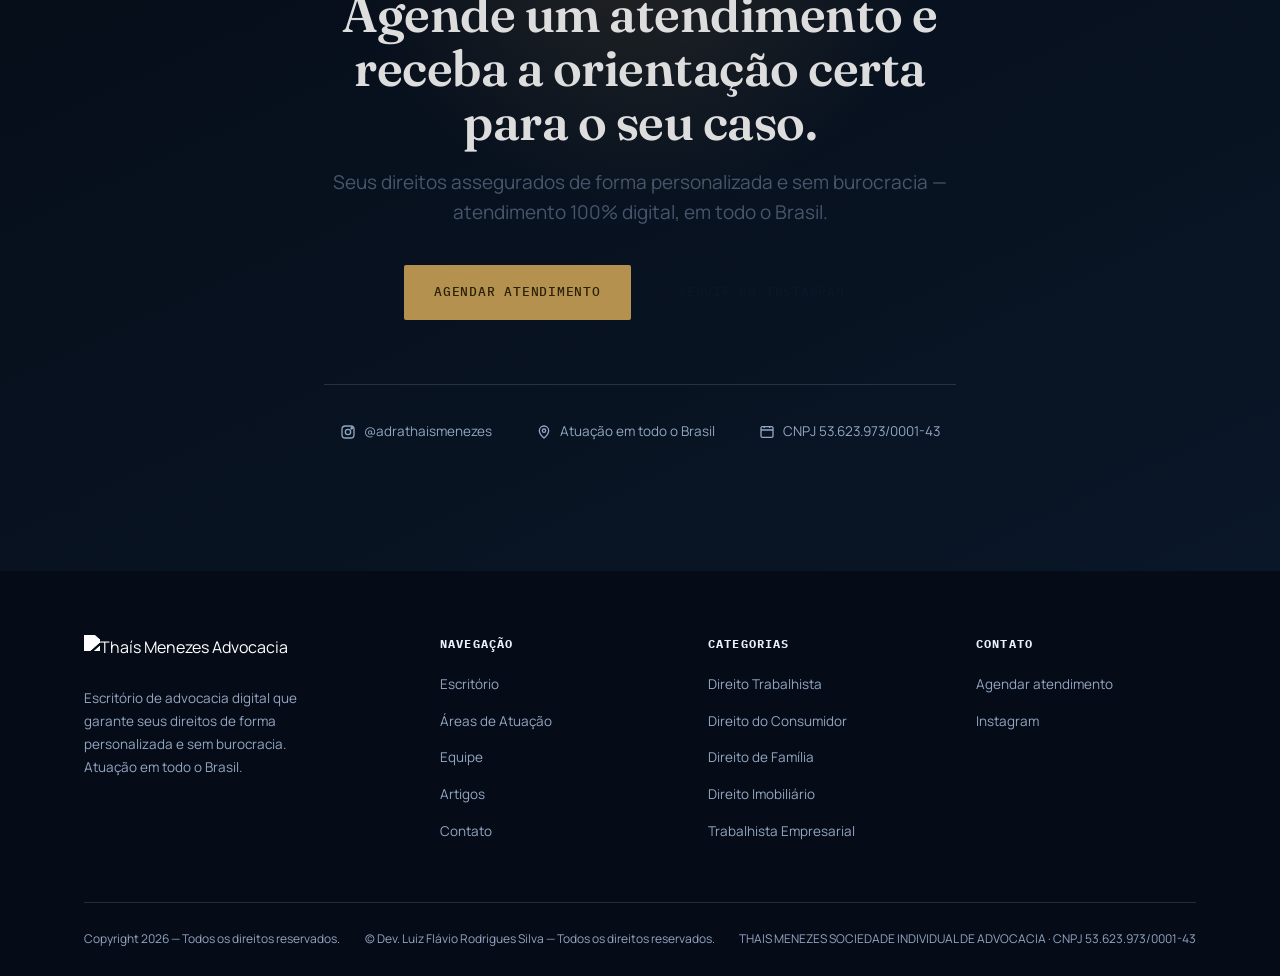
==== commit 4f4e67ee: "Responsividade do título da empresa páigna inícial e toda a página." ====
--- a/index.html
+++ b/index.html
@@ -23,7 +23,7 @@
   <div class="container">
     <a href="#top" class="brand" aria-label="Página inicial — Thaís Menezes Advocacia">
       <img src="https://thaismenezes.com.br/wp-content/uploads/2022/06/Logo-Thais--e1654375733385.png" alt="Thaís Menezes Advocacia Estratégica">
-      <span class="brand-text">Thaís Menezes<small>Advocacia Estratégica</small></span>
+      <span logo-text class="brand-text">Thaís Menezes<small>Advocacia Estratégica</small></span>
     </a>
 
     <nav class="nav-links" aria-label="Navegação principal">
--- a/assets/css/style.css
+++ b/assets/css/style.css
@@ -469,3 +469,51 @@
 .mobile-drawer.open{transform:none;opacity:1;visibility:visible;}
 .mobile-drawer a{font-family:var(--f-display);font-size:28px;color:var(--on-dark);padding:14px 0;border-bottom:1px solid var(--on-dark-line);}
 .mobile-drawer .btn{margin-top:24px;align-self:flex-start;}
+
+.agendar {
+  
+    color: #dedddd;
+}
+
+@media (max-width:480px){
+
+    :root{
+        --nav-h:72px;
+    }
+
+    .navbar .container{
+        gap:12px;
+    }
+
+    .brand{
+        flex:0 0 auto;
+    }
+
+    .brand img{
+        height:28px;
+    }
+
+    .brand-text{
+        display:none;
+    }
+
+    .nav-cta{
+        margin-left:auto;
+        gap:12px;
+    }
+
+    .nav-cta .btn-primary{
+        padding:10px 12px;
+        font-size:10px;
+    }
+
+    .btn-primary{
+        white-space:nowrap;
+    }
+
+    .nav-toggle{
+        width:38px;
+        height:38px;
+    }
+
+}
